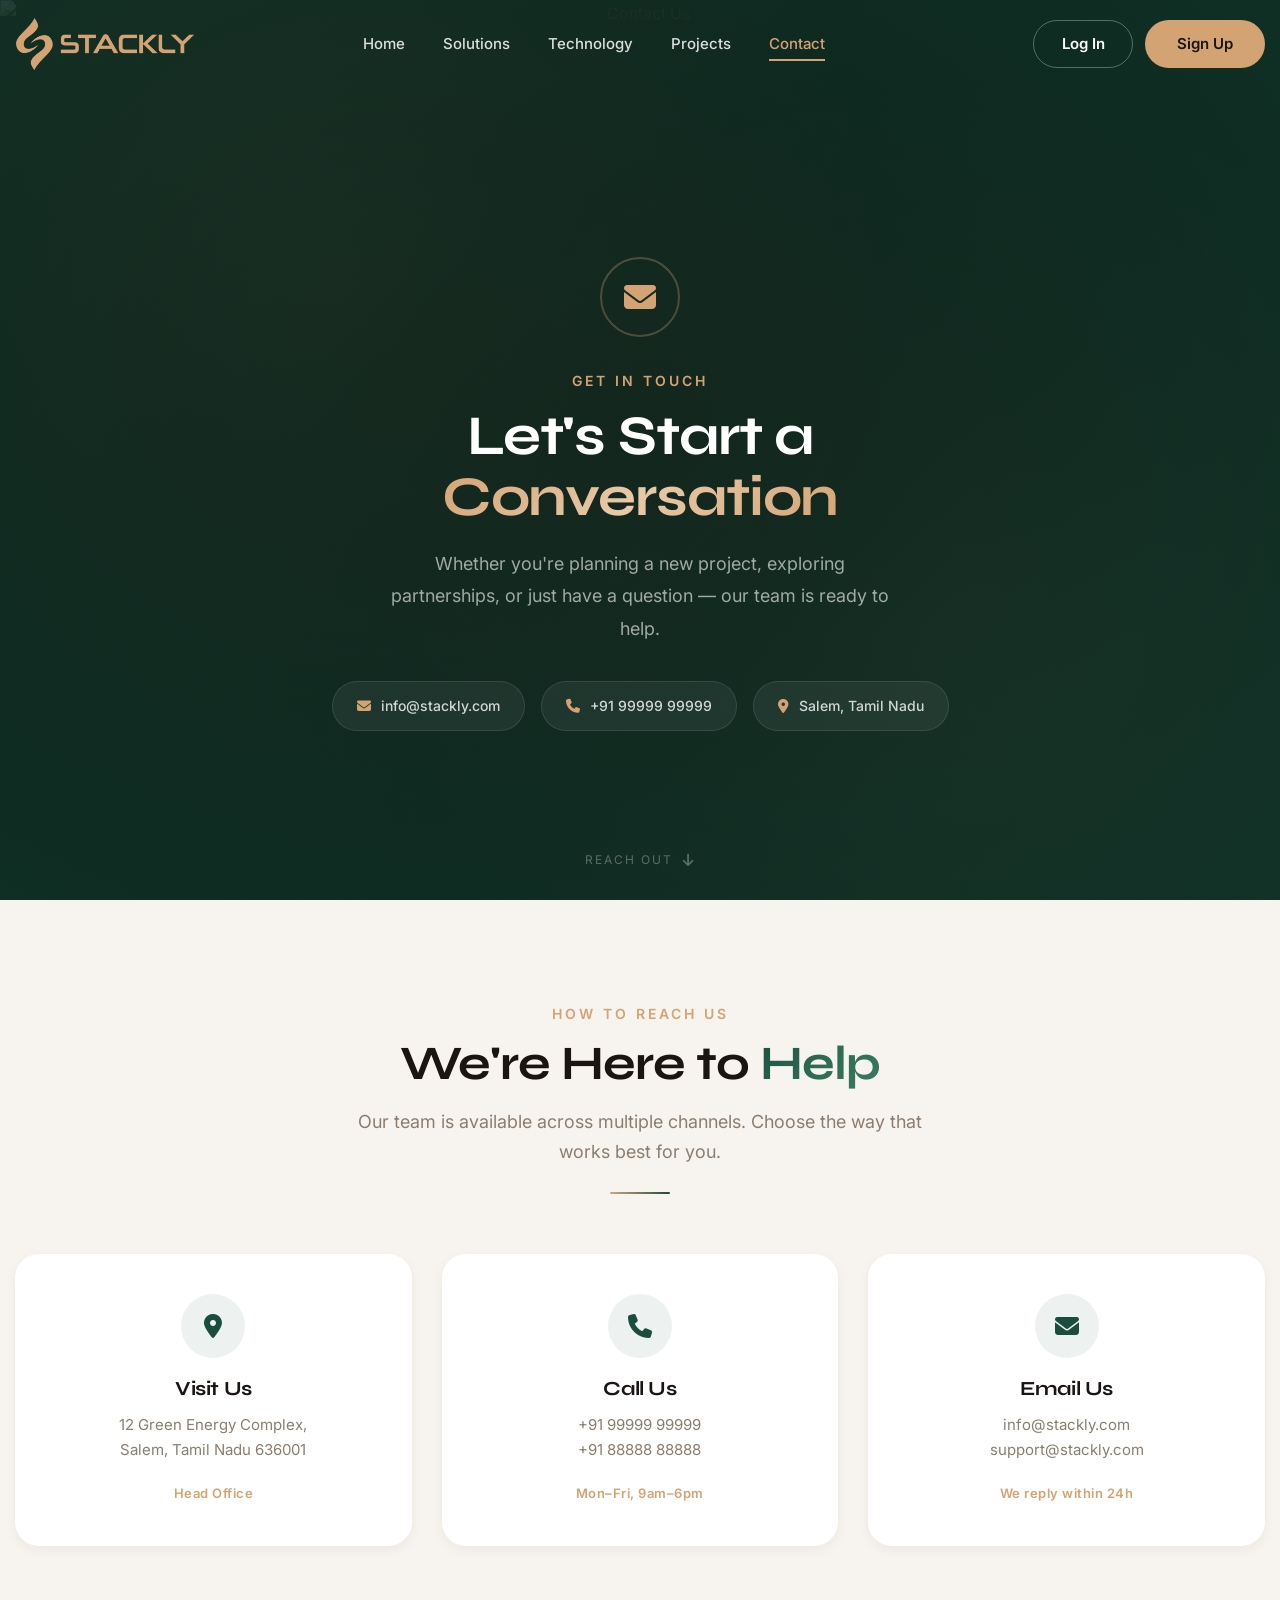
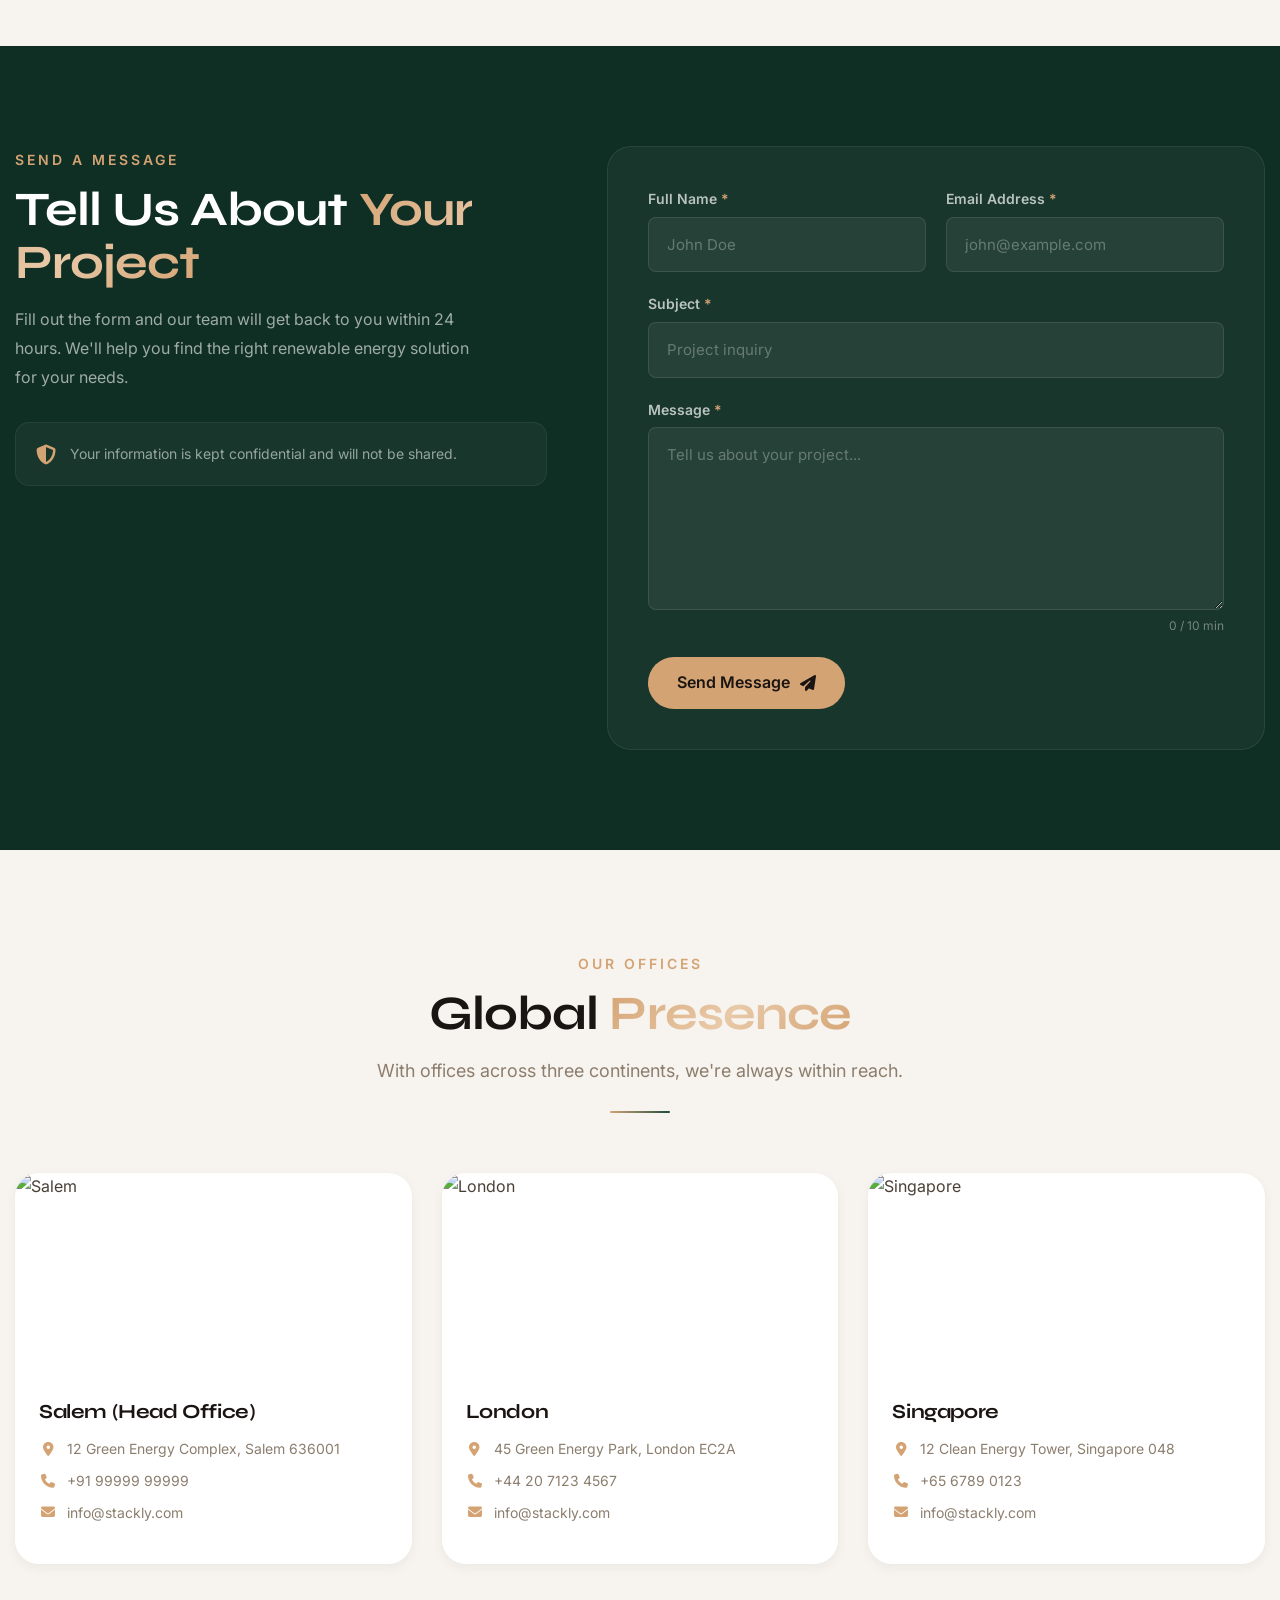
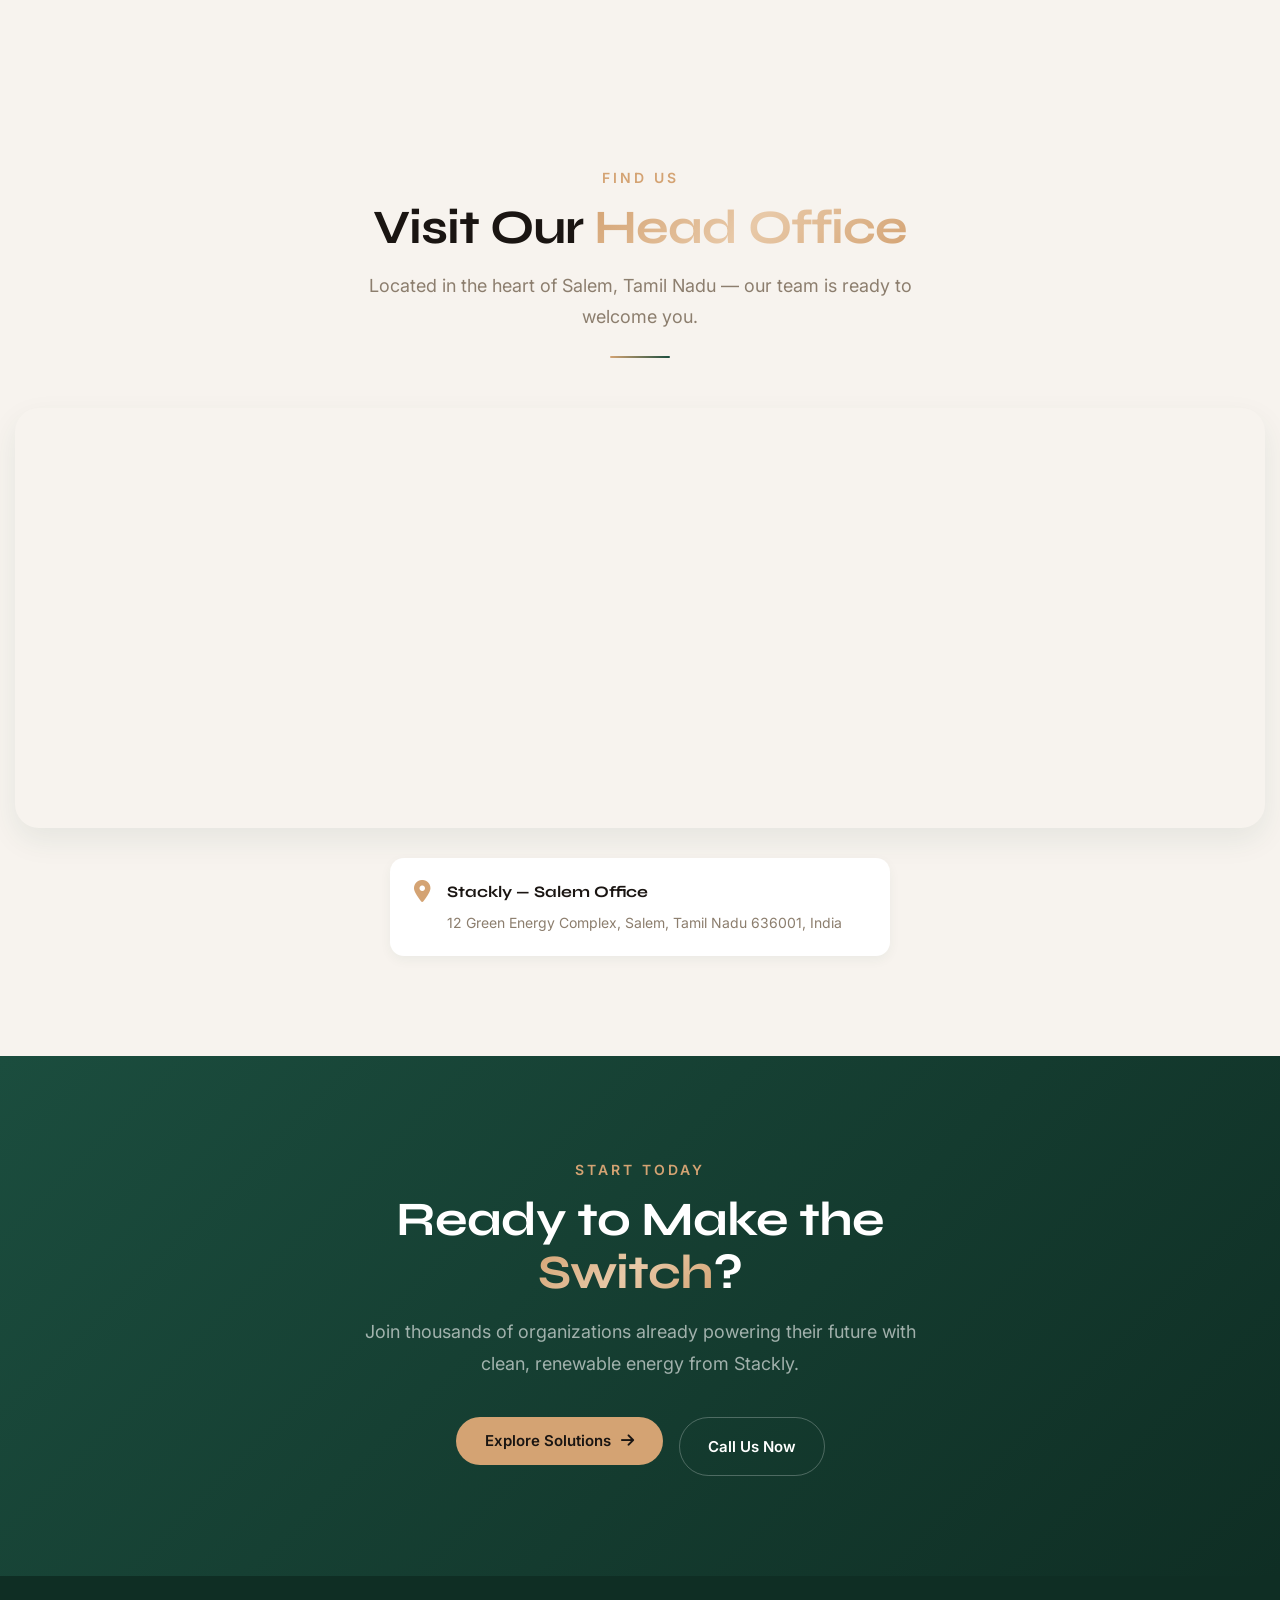
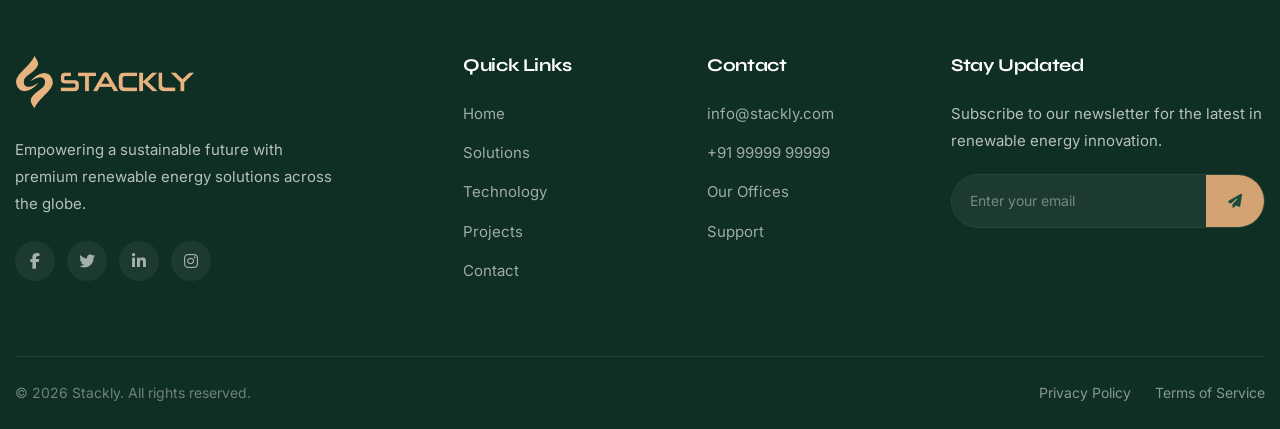
==== contact.html @ 80892338 "added subpages" ====
<!DOCTYPE html>
<html lang="en">

<head>
    <meta charset="UTF-8">
    <meta name="viewport" content="width=device-width, initial-scale=1.0">
    <title>Contact — Stackly Renewable Energy</title>
    <meta name="description" content="Get in touch with Stackly. Contact our team for renewable energy solutions, solar installations, wind projects, and clean energy consulting.">
    <link rel="icon" href="assets/images/favicon.png">
    <link rel="preconnect" href="https://fonts.googleapis.com">
    <link rel="preconnect" href="https://fonts.gstatic.com" crossorigin>
    <link href="https://fonts.googleapis.com/css2?family=Syne:wght@400;500;600;700;800&family=Inter:wght@300;400;500;600;700;800&display=swap" rel="stylesheet">
    <link rel="stylesheet" href="https://cdnjs.cloudflare.com/ajax/libs/font-awesome/6.5.0/css/all.min.css">
    <link rel="stylesheet" href="assets/css/style.css">
    <link rel="stylesheet" href="assets/css/header.css">
    <link rel="stylesheet" href="assets/css/contact.css">
</head>

<body>

    <div class="page-wrapper">

        <header class="header">
            <div class="container">
                <nav class="nav">
                    <a href="index.html" class="logo">
                        <img src="assets/logo-stackly.webp" alt="Stackly Logo">
                    </a>

                    <div class="nav__menu" id="nav-menu">
                        <div class="nav__header">
                            <a href="index.html" class="logo">
                                <img src="assets/logo-stackly.webp" alt="Stackly Logo">
                            </a>
                            <button type="button" class="nav__close" id="nav-close" aria-label="Close Menu">
                                <i class="fa-solid fa-xmark"></i>
                            </button>
                        </div>

                        <ul class="nav__list">
                            <li class="nav__item">
                                <a href="index.html" class="nav__link">Home</a>
                            </li>
                            <li class="nav__item">
                                <a href="solutions.html" class="nav__link">Solutions</a>
                            </li>
                            <li class="nav__item">
                                <a href="technology.html" class="nav__link">Technology</a>
                            </li>
                            <li class="nav__item">
                                <a href="projects.html" class="nav__link">Projects</a>
                            </li>
                            <li class="nav__item">
                                <a href="contact.html" class="nav__link active">Contact</a>
                            </li>
                        </ul>

                        <div class="mobile__actions">
                            <a href="login.html" class="login__btn">Log In</a>
                            <a href="signup.html" class="primary-btn">Sign Up</a>
                        </div>
                    </div>

                    <div class="desktop__actions">
                        <a href="login.html" class="login__btn">Log In</a>
                        <a href="signup.html" class="primary-btn">Sign Up</a>
                    </div>

                    <button type="button" class="nav__toggle" id="nav-toggle" aria-label="Open Menu" aria-expanded="false">
                        <span></span>
                        <span></span>
                        <span></span>
                    </button>
                </nav>
            </div>
        </header>

        <div class="nav__overlay" id="nav-overlay"></div>

        <main class="main-content">

            <!-- Section 1: Contact Hero — Reach Out -->
            <section class="contact-hero" id="contact-hero">
                <div class="contact-hero__bg">
                    <img src="https://source.unsplash.com/featured/1920x1080/?contact,office,modern,building" alt="Contact Us">
                </div>
                <div class="contact-hero__overlay"></div>
                <div class="contact-hero__pattern"></div>
                <div class="container">
                    <div class="contact-hero__inner">
                        <div class="contact-hero__icon">
                            <i class="fa-solid fa-envelope"></i>
                        </div>
                        <span class="section-subtitle">Get in Touch</span>
                        <h1 class="contact-hero__title">Let's Start a <span class="gradient-text">Conversation</span></h1>
                        <p class="contact-hero__desc">Whether you're planning a new project, exploring partnerships, or just have a question — our team is ready to help.</p>
                        <div class="contact-hero__pills">
                            <a href="mailto:info@stackly.com" class="contact-hero__pill">
                                <i class="fa-solid fa-envelope"></i>
                                info@stackly.com
                            </a>
                            <a href="tel:+919999999999" class="contact-hero__pill">
                                <i class="fa-solid fa-phone"></i>
                                +91 99999 99999
                            </a>
                            <span class="contact-hero__pill">
                                <i class="fa-solid fa-location-dot"></i>
                                Salem, Tamil Nadu
                            </span>
                        </div>
                    </div>
                </div>
                <div class="contact-hero__scroll">
                    <span>Reach out</span>
                    <i class="fa-solid fa-arrow-down"></i>
                </div>
            </section>

            <!-- Section 2: Contact Info — 3 Cards -->
            <section class="contact-info section-padding" id="contact-info">
                <div class="container">
                    <div class="contact-info__header reveal">
                        <span class="section-subtitle">How to Reach Us</span>
                        <h2 class="section-title">We're Here to <span class="gradient-text-green">Help</span></h2>
                        <p class="section-desc">Our team is available across multiple channels. Choose the way that works best for you.</p>
                        <div class="section-divider"></div>
                    </div>
                    <div class="contact-info__grid">
                        <div class="contact-info__card reveal reveal-delay-1">
                            <div class="contact-info__card-icon">
                                <i class="fa-solid fa-location-dot"></i>
                            </div>
                            <h3>Visit Us</h3>
                            <p>12 Green Energy Complex,<br>Salem, Tamil Nadu 636001</p>
                            <span class="contact-info__card-label">Head Office</span>
                        </div>
                        <div class="contact-info__card reveal reveal-delay-2">
                            <div class="contact-info__card-icon">
                                <i class="fa-solid fa-phone"></i>
                            </div>
                            <h3>Call Us</h3>
                            <p>+91 99999 99999<br>+91 88888 88888</p>
                            <span class="contact-info__card-label">Mon–Fri, 9am–6pm</span>
                        </div>
                        <div class="contact-info__card reveal reveal-delay-3">
                            <div class="contact-info__card-icon">
                                <i class="fa-solid fa-envelope"></i>
                            </div>
                            <h3>Email Us</h3>
                            <p>info@stackly.com<br>support@stackly.com</p>
                            <span class="contact-info__card-label">We reply within 24h</span>
                        </div>
                    </div>
                </div>
            </section>

            <!-- Section 3: Contact Form — Split Layout -->
            <section class="contact-form-section section-padding" id="contact-form-section">
                <div class="container">
                    <div class="contact-form-section__inner">
                        <div class="contact-form-section__text reveal">
                            <span class="section-subtitle">Send a Message</span>
                            <h2 class="section-title">Tell Us About <span class="gradient-text">Your Project</span></h2>
                            <p>Fill out the form and our team will get back to you within 24 hours. We'll help you find the right renewable energy solution for your needs.</p>
                            <div class="contact-form-section__guarantee">
                                <i class="fa-solid fa-shield-halved"></i>
                                <span>Your information is kept confidential and will not be shared.</span>
                            </div>
                        </div>
                        <div class="contact-form-section__form-wrap reveal reveal-delay-2">
                            <form class="contact-form" id="contact-form" novalidate>
                                <div class="contact-form__row">
                                    <div class="contact-form__group">
                                        <label for="form-name">Full Name <span>*</span></label>
                                        <input type="text" id="form-name" name="name" placeholder="John Doe" required>
                                        <span class="contact-form__error" id="name-error">Please enter your name.</span>
                                    </div>
                                    <div class="contact-form__group">
                                        <label for="form-email">Email Address <span>*</span></label>
                                        <input type="email" id="form-email" name="email" placeholder="john@example.com" required>
                                        <span class="contact-form__error" id="email-error">Please enter a valid email.</span>
                                    </div>
                                </div>
                                <div class="contact-form__group">
                                    <label for="form-subject">Subject <span>*</span></label>
                                    <input type="text" id="form-subject" name="subject" placeholder="Project inquiry" required>
                                    <span class="contact-form__error" id="subject-error">Please enter a subject.</span>
                                </div>
                                <div class="contact-form__group">
                                    <label for="form-message">Message <span>*</span></label>
                                    <textarea id="form-message" name="message" rows="6" placeholder="Tell us about your project..." required></textarea>
                                    <span class="contact-form__error" id="message-error">Message must be at least 10 characters.</span>
                                    <span class="contact-form__char-count" id="char-count">0 / 10 min</span>
                                </div>
                                <button type="submit" class="primary-btn contact-form__submit">
                                    <span>Send Message</span>
                                    <i class="fa-solid fa-paper-plane"></i>
                                </button>
                                <div class="contact-form__success" id="form-success">
                                    <i class="fa-solid fa-circle-check"></i>
                                    <div>
                                        <strong>Message Sent!</strong>
                                        <span>Thank you for reaching out. We'll get back to you within 24 hours.</span>
                                    </div>
                                </div>
                            </form>
                        </div>
                    </div>
                </div>
            </section>

            <!-- Section 4: Office Locations -->
            <section class="contact-locations section-padding" id="contact-locations">
                <div class="container">
                    <div class="contact-locations__header reveal">
                        <span class="section-subtitle">Our Offices</span>
                        <h2 class="section-title">Global <span class="gradient-text">Presence</span></h2>
                        <p class="section-desc">With offices across three continents, we're always within reach.</p>
                        <div class="section-divider"></div>
                    </div>
                    <div class="contact-locations__grid">
                        <div class="contact-locations__card reveal reveal-delay-1">
                            <div class="contact-locations__card-image">
                                <img src="https://source.unsplash.com/featured/600x400/?salem,tamilnadu,india" alt="Salem">
                            </div>
                            <div class="contact-locations__card-body">
                                <h3>Salem (Head Office)</h3>
                                <p><i class="fa-solid fa-location-dot"></i> 12 Green Energy Complex, Salem 636001</p>
                                <p><i class="fa-solid fa-phone"></i> +91 99999 99999</p>
                                <p><i class="fa-solid fa-envelope"></i> info@stackly.com</p>
                            </div>
                        </div>
                        <div class="contact-locations__card reveal reveal-delay-2">
                            <div class="contact-locations__card-image">
                                <img src="https://source.unsplash.com/featured/600x400/?london,modern,building" alt="London">
                            </div>
                            <div class="contact-locations__card-body">
                                <h3>London</h3>
                                <p><i class="fa-solid fa-location-dot"></i> 45 Green Energy Park, London EC2A</p>
                                <p><i class="fa-solid fa-phone"></i> +44 20 7123 4567</p>
                                <p><i class="fa-solid fa-envelope"></i> info@stackly.com</p>
                            </div>
                        </div>
                        <div class="contact-locations__card reveal reveal-delay-3">
                            <div class="contact-locations__card-image">
                                <img src="https://source.unsplash.com/featured/600x400/?singapore,modern,architecture" alt="Singapore">
                            </div>
                            <div class="contact-locations__card-body">
                                <h3>Singapore</h3>
                                <p><i class="fa-solid fa-location-dot"></i> 12 Clean Energy Tower, Singapore 048</p>
                                <p><i class="fa-solid fa-phone"></i> +65 6789 0123</p>
                                <p><i class="fa-solid fa-envelope"></i> info@stackly.com</p>
                            </div>
                        </div>
                    </div>
                </div>
            </section>

            <!-- Section 5: Map Section -->
            <section class="contact-map section-padding" id="contact-map">
                <div class="container">
                    <div class="contact-map__header reveal">
                        <span class="section-subtitle">Find Us</span>
                        <h2 class="section-title">Visit Our <span class="gradient-text">Head Office</span></h2>
                        <p class="section-desc">Located in the heart of Salem, Tamil Nadu — our team is ready to welcome you.</p>
                        <div class="section-divider"></div>
                    </div>
                    <div class="contact-map__embed reveal reveal-delay-1">
                        <iframe src="https://www.openstreetmap.org/export/embed.html?bbox=78.08%2C11.62%2C78.20%2C11.72&amp;layer=mapnik&amp;marker=11.6643%2C78.1460" allowfullscreen loading="lazy" referrerpolicy="no-referrer-when-downgrade"></iframe>
                    </div>
                    <div class="contact-map__address reveal reveal-delay-2">
                        <i class="fa-solid fa-location-dot"></i>
                        <div>
                            <strong>Stackly — Salem Office</strong>
                            <span>12 Green Energy Complex, Salem, Tamil Nadu 636001, India</span>
                        </div>
                    </div>
                </div>
            </section>

            <!-- Section 6: CTA -->
            <section class="contact-cta section-padding" id="contact-cta">
                <div class="container">
                    <div class="contact-cta__inner reveal">
                        <span class="section-subtitle">Start Today</span>
                        <h2 class="contact-cta__title">Ready to Make the <span class="gradient-text">Switch</span>?</h2>
                        <p class="contact-cta__desc">Join thousands of organizations already powering their future with clean, renewable energy from Stackly.</p>
                        <div class="contact-cta__actions">
                            <a href="solutions.html" class="primary-btn">Explore Solutions <i class="fa-solid fa-arrow-right"></i></a>
                            <a href="tel:+12345678900" class="secondary-btn">Call Us Now</a>
                        </div>
                    </div>
                </div>
            </section>

        </main>

        <footer class="footer section-padding" id="footer">
            <div class="container">
                <div class="footer__grid">
                    <div class="footer__brand">
                        <a href="index.html" class="logo">
                            <img src="assets/logo-stackly.webp" alt="Stackly Logo">
                        </a>
                        <p>Empowering a sustainable future with premium renewable energy solutions across the globe.</p>
                        <div class="footer__social">
                            <a href="#" aria-label="Facebook"><i class="fa-brands fa-facebook-f"></i></a>
                            <a href="#" aria-label="Twitter"><i class="fa-brands fa-twitter"></i></a>
                            <a href="#" aria-label="LinkedIn"><i class="fa-brands fa-linkedin-in"></i></a>
                            <a href="#" aria-label="Instagram"><i class="fa-brands fa-instagram"></i></a>
                        </div>
                    </div>
                    <div>
                        <h4 class="footer__heading">Quick Links</h4>
                        <ul class="footer__links">
                            <li><a href="index.html">Home</a></li>
                            <li><a href="solutions.html">Solutions</a></li>
                            <li><a href="technology.html">Technology</a></li>
                            <li><a href="projects.html">Projects</a></li>
                            <li><a href="contact.html">Contact</a></li>
                        </ul>
                    </div>
                    <div>
                        <h4 class="footer__heading">Contact</h4>
                        <ul class="footer__links">
                            <li><a href="mailto:info@stackly.com">info@stackly.com</a></li>
                            <li><a href="tel:+919999999999">+91 99999 99999</a></li>
                            <li><a href="contact.html#contact-locations">Our Offices</a></li>
                            <li><a href="contact.html">Support</a></li>
                        </ul>
                    </div>
                    <div class="footer__newsletter">
                        <h4 class="footer__heading">Stay Updated</h4>
                        <p>Subscribe to our newsletter for the latest in renewable energy innovation.</p>
                        <form class="footer__form">
                            <input type="email" placeholder="Enter your email" required>
                            <button type="submit"><i class="fa-solid fa-paper-plane"></i></button>
                        </form>
                    </div>
                </div>
                <div class="footer__bottom">
                    <span>&copy; 2026 Stackly. All rights reserved.</span>
                    <div>
                        <a href="#">Privacy Policy</a>
                        <a href="#">Terms of Service</a>
                    </div>
                </div>
            </div>
        </footer>

    </div>

    <script src="assets/js/header.js"></script>
    <script src="assets/js/counter.js"></script>
    <script>
        const form = document.getElementById("contact-form");
        const nameInput = document.getElementById("form-name");
        const emailInput = document.getElementById("form-email");
        const subjectInput = document.getElementById("form-subject");
        const messageInput = document.getElementById("form-message");
        const charCount = document.getElementById("char-count");
        const successMsg = document.getElementById("form-success");

        const fields = [
            { el: nameInput, error: "name-error" },
            { el: emailInput, error: "email-error" },
            { el: subjectInput, error: "subject-error" },
            { el: messageInput, error: "message-error" },
        ];

        function validateField(input, errorId) {
            const errorEl = document.getElementById(errorId);
            let valid = true;

            if (input === emailInput) {
                const re = /^[^\s@]+@[^\s@]+\.[^\s@]+$/;
                valid = input.value.trim() !== "" && re.test(input.value.trim());
            } else if (input === messageInput) {
                valid = input.value.trim().length >= 10;
            } else {
                valid = input.value.trim() !== "";
            }

            input.classList.toggle("error", !valid);
            input.classList.toggle("valid", valid && input.value.trim() !== "");
            errorEl.style.display = valid ? "none" : "block";
            return valid;
        }

        messageInput.addEventListener("input", () => {
            const len = messageInput.value.trim().length;
            charCount.textContent = len + " / 10 min";
            charCount.style.color = len >= 10 ? "var(--primary)" : "rgba(255,255,255,0.4)";
        });

        fields.forEach(({ el, error }) => {
            el.addEventListener("blur", () => validateField(el, error));
            el.addEventListener("input", () => {
                if (el.classList.contains("error")) validateField(el, error);
            });
        });

        form.addEventListener("submit", (e) => {
            e.preventDefault();
            let allValid = true;
            fields.forEach(({ el, error }) => {
                if (!validateField(el, error)) allValid = false;
            });
            if (!allValid) return;

            form.reset();
            charCount.textContent = "0 / 10 min";
            charCount.style.color = "rgba(255,255,255,0.4)";
            fields.forEach(({ el }) => { el.classList.remove("valid"); });

            successMsg.classList.add("show");
            setTimeout(() => successMsg.classList.remove("show"), 3500);
        });
    </script>

</body>

</html>
---- assets/css/style.css ----
:root {
    --primary: #1B4D3E;
    --primary-light: #2D6B55;
    --primary-dark: #0F2E24;
    --secondary: #3D7A63;
    --accent: #D4A373;
    --accent-light: #E8C9A8;
    --green: #22c55e;
    --cream: #F7F3EE;
    --cream-dark: #EBE3D8;
    --white: #FFFFFF;
    --black: #000000;
    --gray-50: #F9F6F2;
    --gray-100: #F0EBE4;
    --gray-200: #E0D7CC;
    --gray-300: #C4B8A8;
    --gray-500: #8C7E6E;
    --gray-700: #4A4036;
    --gray-900: #1A1512;
    --border-color: rgba(27, 77, 62, 0.08);
    --heading-font: 'Syne', sans-serif;
    --body-font: 'Inter', sans-serif;
    --container-width: 1320px;
    --section-space: 100px;
    --radius-sm: 8px;
    --radius-md: 14px;
    --radius-lg: 24px;
    --radius-xl: 32px;
    --shadow-sm: 0 4px 12px rgba(27,77,62,.05);
    --shadow-md: 0 12px 30px rgba(27,77,62,.08);
    --shadow-lg: 0 20px 60px rgba(27,77,62,.12);
    --transition: all .35s ease;
}

*,
*::before,
*::after {
    margin: 0;
    padding: 0;
    box-sizing: border-box;
}

html {
    scroll-behavior: smooth;
}

body {
    font-family: var(--body-font);
    font-size: 16px;
    font-weight: 400;
    line-height: 1.7;
    color: var(--gray-700);
    background: var(--cream);
    overflow-x: hidden;
}

img {
    display: block;
    max-width: 100%;
}

a {
    text-decoration: none;
    color: inherit;
    transition: var(--transition);
}

ul {
    list-style: none;
}

button,
input,
textarea,
select {
    font: inherit;
    border: none;
    outline: none;
}

button {
    cursor: pointer;
    background: transparent;
}

h1, h2, h3, h4, h5, h6 {
    font-family: var(--heading-font);
    color: var(--gray-900);
    line-height: 1.1;
    font-weight: 700;
    letter-spacing: -0.02em;
}

h1 { font-size: 72px; }
h2 { font-size: 56px; }
h3 { font-size: 42px; }
h4 { font-size: 32px; }
h5 { font-size: 24px; }
h6 { font-size: 20px; }

p { margin-bottom: 0; }
small { font-size: 14px; }

.container {
    width: 100%;
    max-width: calc(var(--container-width) + 30px);
    margin-inline: auto;
    padding-inline: 15px;
}

section {
    position: relative;
}

.section-padding {
    padding: var(--section-space) 0;
}

.page-wrapper {
    overflow: hidden;
}

.text-center {
    text-align: center;
}

.d-flex {
    display: flex;
}

.align-center {
    align-items: center;
}

.justify-between {
    justify-content: space-between;
}

.w-100 {
    width: 100%;
}

.section-subtitle {
    display: inline-block;
    font-size: 14px;
    font-weight: 600;
    letter-spacing: 3px;
    text-transform: uppercase;
    color: var(--accent);
    margin-bottom: 12px;
}

.section-title {
    font-size: 48px;
    margin-bottom: 16px;
}

.section-desc {
    font-size: 18px;
    color: var(--gray-500);
    max-width: 600px;
}

.primary-btn {
    display: inline-flex;
    align-items: center;
    justify-content: center;
    gap: 10px;
    min-width: 120px;
    height: 48px;
    padding: 0 28px;
    font-size: 15px;
    font-weight: 600;
    color: var(--white);
    background: var(--primary);
    border: 1px solid transparent;
    border-radius: 999px;
    transition: var(--transition);
}

.primary-btn:hover {
    background: var(--accent);
    color: var(--gray-900);
    transform: translateY(-2px);
    box-shadow: var(--shadow-md);
}

.secondary-btn {
    display: inline-flex;
    align-items: center;
    justify-content: center;
    gap: 10px;
    padding: 16px 28px;
    font-size: 15px;
    font-weight: 600;
    color: var(--primary);
    background: transparent;
    border: 1px solid var(--gray-300);
    border-radius: 999px;
    transition: var(--transition);
}

.secondary-btn:hover {
    color: var(--white);
    background: var(--primary);
    border-color: var(--primary);
    transform: translateY(-2px);
}

.text-btn {
    display: inline-flex;
    align-items: center;
    gap: 8px;
    font-size: 15px;
    font-weight: 600;
    color: var(--primary);
    transition: var(--transition);
}

.text-btn:hover {
    color: var(--accent);
}

.text-btn i {
    transition: var(--transition);
}

.text-btn:hover i {
    transform: translateX(4px);
}

::-webkit-scrollbar {
    width: 8px;
}

::-webkit-scrollbar-track {
    background: var(--cream-dark);
}

::-webkit-scrollbar-thumb {
    background: var(--primary);
    border-radius: 50px;
}

::selection {
    background: var(--primary);
    color: var(--white);
}

.reveal {
    opacity: 0;
    transform: translateY(40px);
    transition: opacity 0.8s ease, transform 0.8s ease;
}

.reveal.active {
    opacity: 1;
    transform: translateY(0);
}

.reveal-delay-1 { transition-delay: 0.1s; }
.reveal-delay-2 { transition-delay: 0.2s; }
.reveal-delay-3 { transition-delay: 0.3s; }
.reveal-delay-4 { transition-delay: 0.4s; }
.reveal-delay-5 { transition-delay: 0.5s; }

.hero {
    min-height: 100vh;
    background: linear-gradient(135deg, var(--primary-dark) 0%, var(--primary) 50%, var(--primary-light) 100%);
    position: relative;
    padding-top: 88px;
}

.hero__inner {
    display: flex;
    align-items: center;
    gap: 80px;
    min-height: calc(100vh - 88px);
    padding: 60px 0;
    position: relative;
    z-index: 2;
}

.hero__content {
    flex: 1;
    max-width: 560px;
}

.hero__dashboard {
    flex-shrink: 0;
    display: grid;
    grid-template-columns: 1fr 1fr;
    gap: 20px;
    max-width: 560px;
    width: 100%;
    position: relative;
    z-index: 2;
}

.hero__badge {
    display: inline-flex;
    align-items: center;
    gap: 8px;
    font-size: 13px;
    font-weight: 600;
    letter-spacing: 2px;
    text-transform: uppercase;
    color: var(--accent);
    background: rgba(212,163,115,0.12);
    border: 1px solid rgba(212,163,115,0.2);
    padding: 8px 22px;
    border-radius: 50px;
    margin-bottom: 28px;
}

.hero__badge::before {
    content: '';
    width: 8px;
    height: 8px;
    background: var(--accent);
    border-radius: 50%;
    animation: blink 2s ease-in-out infinite;
}

@keyframes blink {
    0%, 100% { opacity: 1; }
    50% { opacity: 0.3; }
}

.hero__title {
    font-size: 60px;
    color: var(--white);
    margin-bottom: 24px;
    line-height: 1.08;
}

.hero__title span {
    color: var(--accent);
}

.hero__desc {
    font-size: 18px;
    color: rgba(255,255,255,0.75);
    max-width: 520px;
    margin-bottom: 40px;
    line-height: 1.8;
}

.hero__actions {
    display: flex;
    align-items: center;
    gap: 16px;
    flex-wrap: wrap;
}

.hero__actions .primary-btn {
    background: var(--accent);
    color: var(--gray-900);
}

.hero__actions .primary-btn:hover {
    background: var(--white);
}

.hero__actions .secondary-btn {
    color: var(--white);
    border-color: rgba(255,255,255,0.3);
}

.hero__actions .secondary-btn:hover {
    background: var(--white);
    color: var(--primary);
    border-color: var(--white);
}

.hero__stats {
    display: flex;
    gap: 48px;
    padding: 24px 0;
    justify-content: center;
    border-top: 1px solid rgba(255,255,255,0.08);
    position: relative;
    z-index: 2;
}

.hero__stat {
    display: flex;
    flex-direction: column;
    gap: 4px;
    align-items: center;
}

.hero__stat-number {
    font-family: var(--heading-font);
    font-size: 32px;
    font-weight: 700;
    color: var(--accent);
    line-height: 1.2;
}

.hero__stat-label {
    font-size: 13px;
    color: rgba(255,255,255,0.6);
    letter-spacing: 0.5px;
}

/* ============================
   DASHBOARD CARDS
   ============================ */
.dash-card {
    background: rgba(255,255,255,0.03);
    border: 1px solid rgba(255,255,255,0.06);
    border-radius: 18px;
    padding: 26px 22px;
    display: flex;
    flex-direction: column;
    gap: 16px;
    position: relative;
    overflow: hidden;
    backdrop-filter: blur(4px);
    transition: transform 0.3s ease, box-shadow 0.3s ease;
}

.dash-card:hover {
    transform: translateY(-4px);
    box-shadow: 0 12px 32px rgba(0,0,0,0.3);
}

.dash-card::after {
    content: '';
    position: absolute;
    top: 0;
    left: 0;
    right: 0;
    height: 2px;
    background: linear-gradient(90deg, var(--accent), var(--green));
    opacity: 0.5;
}

.dash-card__header {
    display: flex;
    justify-content: space-between;
    align-items: center;
}

.dash-card__label {
    font-size: 12px;
    font-weight: 500;
    color: rgba(255,255,255,0.5);
    letter-spacing: 0.7px;
    text-transform: uppercase;
}

.dash-card__value {
    font-family: var(--heading-font);
    font-size: 24px;
    font-weight: 700;
    color: var(--white);
    line-height: 1;
}

.dash-card__value small {
    font-size: 13px;
    font-weight: 500;
    color: rgba(255,255,255,0.5);
}

/* Gauge card */
.dash-gauge {
    display: flex;
    justify-content: center;
    align-items: center;
    padding: 4px 0;
}

.dash-gauge__arc {
    width: 130px;
    height: 65px;
    border-radius: 130px 130px 0 0;
    background: conic-gradient(from 180deg at 50% 100%, var(--accent) 0deg 282deg, rgba(255,255,255,0.06) 282deg 360deg);
    position: relative;
    overflow: hidden;
}

.dash-gauge__inner {
    position: absolute;
    bottom: 0;
    left: 50%;
    transform: translateX(-50%);
    width: 100px;
    height: 50px;
    border-radius: 100px 100px 0 0;
    background: var(--primary-dark);
}

.dash-gauge__needle {
    position: absolute;
    bottom: 0;
    left: 50%;
    width: 2px;
    height: 40px;
    background: var(--accent);
    transform-origin: bottom center;
    transform: translateX(-50%) rotate(36deg);
    border-radius: 2px;
    animation: gaugeSweep 3s ease-in-out infinite alternate;
}

@keyframes gaugeSweep {
    0% { transform: translateX(-50%) rotate(12deg); }
    100% { transform: translateX(-50%) rotate(60deg); }
}

/* Energy (bar chart) card */
.dash-chart {
    display: flex;
    align-items: flex-end;
    gap: 6px;
    height: 64px;
    padding: 0 6px;
}

.dash-chart span {
    flex: 1;
    border-radius: 3px 3px 0 0;
    background: linear-gradient(to top, rgba(212,163,115,0.4), var(--accent));
    min-height: 6px;
    transition: height 0.6s ease;
    animation: barGrow 1s ease-out forwards;
    transform-origin: bottom;
}

@keyframes barGrow {
    0% { transform: scaleY(0); }
    100% { transform: scaleY(1); }
}

.dash-card__trend {
    font-size: 12px;
    color: var(--green);
    font-weight: 500;
}

/* Uptime ring card */
.dash-ring {
    display: flex;
    justify-content: center;
    align-items: center;
    padding: 4px 0;
}

.dash-ring__svg {
    width: 100px;
    height: 100px;
    display: block;
}

/* CO2 trend card */
.dash-trend {
    display: flex;
    justify-content: center;
    align-items: center;
    padding: 8px 0 4px;
}

.dash-trend__svg {
    width: 100%;
    max-width: 150px;
    height: 52px;
    display: block;
}

.about {
    background: var(--cream);
    position: relative;
    overflow: hidden;
}

.about::before {
    content: '';
    position: absolute;
    top: -50%;
    right: -20%;
    width: 600px;
    height: 600px;
    background: radial-gradient(circle, rgba(212,163,115,0.08), transparent 70%);
    pointer-events: none;
}

.about__inner {
    display: grid;
    grid-template-columns: 1fr 1fr;
    gap: 80px;
    align-items: center;
}

.about__media {
    position: relative;
    min-height: 500px;
}

.about__image-frame {
    position: relative;
    border-radius: 24px;
    overflow: hidden;
}

.about__image-frame--main {
    width: 85%;
    box-shadow: 0 30px 60px rgba(0,0,0,0.15);
    z-index: 2;
    position: relative;
}

.about__image-frame--alt {
    position: absolute;
    bottom: 0;
    right: 0;
    width: 55%;
    z-index: 3;
    border: 4px solid var(--cream);
    border-radius: 20px;
    box-shadow: 0 20px 40px rgba(0,0,0,0.1);
}

.about__image-frame--alt .about__img {
    height: 260px;
}

.about__img {
    width: 100%;
    height: 550px;
    object-fit: cover;
    display: block;
    transition: transform 0.6s ease;
}

.about__image-frame:hover .about__img {
    transform: scale(1.04);
}

.about__img--alt {
    height: 260px;
}

.about__img-glow {
    position: absolute;
    inset: -6px;
    border-radius: 28px;
    background: linear-gradient(135deg, var(--accent), transparent);
    z-index: -1;
    opacity: 0.25;
    filter: blur(12px);
}

.about__decor-icon {
    position: absolute;
    top: -10px;
    left: -10px;
    width: 56px;
    height: 56px;
    background: linear-gradient(135deg, var(--accent), var(--green));
    border-radius: 16px;
    display: flex;
    align-items: center;
    justify-content: center;
    font-size: 24px;
    color: var(--white);
    z-index: 5;
    box-shadow: 0 8px 24px rgba(212,163,115,0.3);
    animation: decorFloat 4s ease-in-out infinite;
}

@keyframes decorFloat {
    0%, 100% { transform: translateY(0) rotate(0deg); }
    50% { transform: translateY(-8px) rotate(6deg); }
}

.about__badge {
    position: absolute;
    bottom: 24px;
    left: 24px;
    background: rgba(15,23,42,0.92);
    backdrop-filter: blur(12px);
    color: var(--white);
    padding: 20px 28px;
    border-radius: 16px;
    text-align: center;
    border: 1px solid rgba(255,255,255,0.08);
    z-index: 4;
}

.about__badge-number {
    font-family: var(--heading-font);
    font-size: 40px;
    font-weight: 700;
    color: var(--accent);
    display: block;
    line-height: 1;
    margin-bottom: 4px;
}

.about__badge-label {
    font-size: 13px;
    opacity: 0.75;
    letter-spacing: 0.5px;
}

.about__content-card {
    background: var(--white);
    border-radius: 24px;
    padding: 40px 36px;
    border: 1px solid var(--gray-200);
    box-shadow: 0 20px 50px rgba(27,77,62,0.06);
    position: relative;
}

.about__content-card::before {
    content: '';
    position: absolute;
    top: 0;
    left: 0;
    right: 0;
    height: 3px;
    background: linear-gradient(90deg, var(--accent), var(--green));
    border-radius: 24px 24px 0 0;
}

.about__content-card h2 {
    margin-bottom: 20px;
}

.about__content-card > p {
    color: var(--gray-500);
    margin-bottom: 32px;
    font-size: 16px;
    line-height: 1.7;
}

.about__stats {
    display: flex;
    gap: 40px;
    margin-bottom: 32px;
    padding: 24px 0;
    border-top: 1px solid rgba(0,0,0,0.06);
    border-bottom: 1px solid rgba(0,0,0,0.06);
}

.about__stat-value {
    font-family: var(--heading-font);
    font-size: 28px;
    font-weight: 700;
    color: var(--primary);
    display: block;
    line-height: 1.2;
}

.about__stat-label {
    font-size: 13px;
    color: var(--gray-500);
    margin-top: 2px;
    display: block;
}

.about__features {
    display: grid;
    grid-template-columns: 1fr 1fr;
    gap: 14px;
}

.about__feature {
    display: flex;
    align-items: center;
    gap: 10px;
    font-size: 15px;
    font-weight: 500;
    color: var(--gray-900);
}

.about__feature i {
    color: var(--accent);
    font-size: 16px;
    flex-shrink: 0;
}

.stats {
    background: linear-gradient(135deg, var(--primary-dark), var(--primary), var(--primary-light));
    position: relative;
    overflow: hidden;
}

.stats__bg {
    position: absolute;
    inset: 0;
    width: 100%;
    height: 100%;
    object-fit: cover;
    opacity: 0.06;
    pointer-events: none;
}

.stats__grid {
    display: grid;
    grid-template-columns: repeat(4, 1fr);
    gap: 40px;
    position: relative;
    z-index: 1;
}

.stats__item {
    text-align: center;
    padding: 40px 20px;
    border-right: 1px solid rgba(255,255,255,0.1);
    transition: transform 0.3s ease;
}

.stats__item:last-child {
    border-right: none;
}

.stats__item:hover {
    transform: translateY(-4px);
}

.stats__icon {
    width: 56px;
    height: 56px;
    background: rgba(212,163,115,0.12);
    border: 1px solid rgba(212,163,115,0.2);
    border-radius: 16px;
    display: flex;
    align-items: center;
    justify-content: center;
    font-size: 22px;
    color: var(--accent);
    margin: 0 auto 16px;
    transition: all 0.3s ease;
}

.stats__item:hover .stats__icon {
    background: var(--accent);
    color: var(--primary);
    transform: scale(1.1);
}

.stats__number {
    font-family: var(--heading-font);
    font-size: 56px;
    font-weight: 700;
    color: var(--accent);
    display: block;
    margin-bottom: 8px;
}

.stats__label {
    font-size: 16px;
    color: rgba(255,255,255,0.8);
    font-weight: 500;
}

.services {
    background: var(--cream);
}

.services__header {
    text-align: center;
    margin-bottom: 60px;
}

.services__header .section-desc {
    margin: 0 auto;
}

.services__grid {
    display: grid;
    grid-template-columns: repeat(3, 1fr);
    gap: 30px;
}

.service__card {
    background: var(--white);
    border-radius: var(--radius-lg);
    overflow: hidden;
    border: 1px solid var(--gray-200);
    transition: var(--transition);
}

.service__card:hover {
    transform: translateY(-8px);
    box-shadow: 0 24px 60px rgba(27,77,62,0.12);
    border-color: transparent;
}

.service__card-img {
    position: relative;
    height: 200px;
    overflow: hidden;
}

.service__card-img img {
    width: 100%;
    height: 100%;
    object-fit: cover;
    transition: transform 0.6s ease;
}

.service__card:hover .service__card-img img {
    transform: scale(1.08);
}

.service__card-img::after {
    content: '';
    position: absolute;
    inset: 0;
    background: linear-gradient(to bottom, transparent 50%, rgba(15,46,36,0.6));
    pointer-events: none;
}

.service__card .service__icon {
    position: absolute;
    bottom: 16px;
    left: 20px;
    width: 48px;
    height: 48px;
    background: linear-gradient(135deg, var(--accent), var(--green));
    border-radius: 14px;
    display: flex;
    align-items: center;
    justify-content: center;
    font-size: 20px;
    color: var(--white);
    z-index: 2;
    box-shadow: 0 8px 20px rgba(212,163,115,0.25);
    transition: transform 0.3s ease;
}

.service__card:hover .service__icon {
    transform: scale(1.1) rotate(6deg);
}

.service__card-body {
    padding: 24px 24px 28px;
}

.service__card-body h3 {
    font-size: 22px;
    margin-bottom: 12px;
}

.service__card-body p {
    color: var(--gray-500);
    margin-bottom: 20px;
    font-size: 15px;
    line-height: 1.7;
}

.projects {
    background: var(--white);
}

.projects__header {
    display: flex;
    align-items: flex-end;
    justify-content: space-between;
    margin-bottom: 50px;
}

.projects__grid {
    display: grid;
    grid-template-columns: repeat(2, 1fr);
    gap: 30px;
}

.project__card {
    border-radius: var(--radius-lg);
    overflow: hidden;
    position: relative;
    cursor: pointer;
    box-shadow: var(--shadow-sm);
    transition: var(--transition);
}

.project__card img {
    width: 100%;
    height: 400px;
    object-fit: cover;
    transition: var(--transition);
}

.project__card:hover img {
    transform: scale(1.05);
}

.project__info {
    position: absolute;
    bottom: 0;
    left: 0;
    right: 0;
    padding: 30px;
    background: linear-gradient(transparent, rgba(15,46,36,0.95));
    color: var(--white);
    transition: var(--transition);
}

.project__info span {
    font-size: 13px;
    font-weight: 600;
    letter-spacing: 2px;
    text-transform: uppercase;
    color: var(--accent);
    margin-bottom: 8px;
    display: block;
}

.project__info h3 {
    font-size: 22px;
    color: var(--white);
    margin-bottom: 6px;
}

.project__info p {
    font-size: 14px;
    opacity: 0.8;
}

.project__card:nth-child(1) { grid-column: 1 / 2; }
.project__card:nth-child(2) { grid-column: 2 / 3; }
.project__card:nth-child(3) { grid-column: 1 / 2; }
.project__card:nth-child(4) { grid-column: 2 / 3; }

.project__img {
    width: 100%;
    height: 400px;
    object-fit: cover;
    transition: transform 0.6s ease;
}

.project__card:hover .project__img {
    transform: scale(1.06);
}

.features {
    background: var(--cream);
}

.features__grid {
    display: grid;
    grid-template-columns: repeat(4, 1fr);
    gap: 24px;
}

.features__item {
    border-radius: var(--radius-lg);
    overflow: hidden;
    position: relative;
    min-height: 320px;
    transition: var(--transition);
}

.features__item:hover {
    transform: translateY(-6px);
    box-shadow: 0 20px 50px rgba(27,77,62,0.12);
}

.features__item-bg {
    position: absolute;
    inset: 0;
    z-index: 1;
}

.features__item-bg img {
    width: 100%;
    height: 100%;
    object-fit: cover;
    transition: transform 0.6s ease;
}

.features__item:hover .features__item-bg img {
    transform: scale(1.06);
}

.features__item-bg::after {
    content: '';
    position: absolute;
    inset: 0;
    background: linear-gradient(to top, rgba(15,46,36,0.85) 0%, rgba(15,46,36,0.3) 60%, rgba(15,46,36,0.1) 100%);
    pointer-events: none;
}

.features__item-content {
    position: relative;
    z-index: 2;
    padding: 40px 24px;
    display: flex;
    flex-direction: column;
    align-items: center;
    justify-content: flex-end;
    min-height: 320px;
    text-align: center;
}

.features__item-icon {
    width: 64px;
    height: 64px;
    background: rgba(212,163,115,0.15);
    border: 1px solid rgba(212,163,115,0.25);
    border-radius: 50%;
    display: flex;
    align-items: center;
    justify-content: center;
    font-size: 24px;
    color: var(--accent);
    margin-bottom: 16px;
    backdrop-filter: blur(4px);
    transition: all 0.3s ease;
}

.features__item:hover .features__item-icon {
    background: var(--accent);
    color: var(--white);
    transform: scale(1.1);
}

.features__item-content h4 {
    font-size: 20px;
    color: var(--white);
    margin-bottom: 10px;
}

.features__item-content p {
    font-size: 14px;
    color: rgba(255,255,255,0.75);
    line-height: 1.7;
    max-width: 260px;
}

.testimonials {
    background: var(--primary);
    overflow: hidden;
}

.testimonials .section-subtitle {
    color: var(--accent-light);
}

.testimonials .section-title {
    color: var(--white);
}

.testimonial__card {
    background: rgba(255,255,255,0.06);
    border: 1px solid rgba(255,255,255,0.1);
    border-radius: var(--radius-lg);
    padding: 40px 30px;
    backdrop-filter: blur(10px);
}

.testimonial__stars {
    color: var(--accent);
    margin-bottom: 16px;
    font-size: 14px;
}

.testimonial__text {
    font-size: 16px;
    color: rgba(255,255,255,0.85);
    line-height: 1.8;
    margin-bottom: 24px;
    font-style: italic;
}

.testimonial__author {
    display: flex;
    align-items: center;
    gap: 14px;
}

.testimonial__avatar {
    width: 48px;
    height: 48px;
    border-radius: 50%;
    object-fit: cover;
    flex-shrink: 0;
    border: 2px solid rgba(212,163,115,0.3);
}

.testimonial__name {
    font-weight: 600;
    color: var(--white);
    font-size: 16px;
}

.testimonial__role {
    font-size: 13px;
    color: rgba(255,255,255,0.6);
}

.partners {
    background: var(--white);
}

.partners__track {
    overflow: hidden;
    mask-image: linear-gradient(90deg, transparent 0%, #000 8%, #000 92%, transparent 100%);
    -webkit-mask-image: linear-gradient(90deg, transparent 0%, #000 8%, #000 92%, transparent 100%);
}

.partners__grid {
    display: flex;
    gap: 40px;
    align-items: center;
    width: max-content;
    animation: marqueePartners 30s linear infinite;
    padding: 10px 0;
}

.partners__track:hover .partners__grid {
    animation-play-state: paused;
}

@keyframes marqueePartners {
    0% { transform: translateX(0); }
    100% { transform: translateX(-50%); }
}

.partners__grid .partners__item {
    width: 180px;
    flex-shrink: 0;
}

.partners__item {
    display: flex;
    align-items: center;
    justify-content: center;
    padding: 30px;
    opacity: 0.5;
    transition: var(--transition);
    filter: grayscale(1);
}

.partners__item:hover {
    opacity: 1;
    filter: grayscale(0);
}

.partners__item img {
    max-height: 50px;
    width: auto;
}

.partner__placeholder {
    font-family: var(--heading-font);
    font-size: 20px;
    font-weight: 700;
    color: var(--gray-900);
    letter-spacing: 3px;
    text-align: center;
    display: block;
}

.partner__logo {
    display: flex;
    flex-direction: column;
    align-items: center;
    gap: 6px;
    padding: 20px 24px;
    background: var(--cream);
    border-radius: 12px;
    border: 1px solid var(--gray-200);
    transition: all 0.3s ease;
}

.partners__item:hover .partner__logo {
    background: var(--white);
    border-color: var(--accent);
    box-shadow: 0 8px 24px rgba(212,163,115,0.15);
    transform: scale(1.05);
}

.partner__tag {
    font-size: 10px;
    font-weight: 600;
    text-transform: uppercase;
    letter-spacing: 1.5px;
    color: var(--gray-500);
    background: var(--white);
    padding: 2px 10px;
    border-radius: 20px;
    border: 1px solid var(--gray-200);
}

.cta {
    background: linear-gradient(135deg, var(--primary-dark) 0%, var(--primary) 50%, var(--primary-light) 100%);
    text-align: center;
    padding: 100px 0;
    position: relative;
    overflow: hidden;
}

.cta__bg {
    position: absolute;
    inset: 0;
    width: 100%;
    height: 100%;
    object-fit: cover;
    opacity: 0.08;
    pointer-events: none;
}

.cta__overlay {
    position: absolute;
    inset: 0;
    background: linear-gradient(135deg, rgba(15,46,36,0.7) 0%, rgba(27,77,62,0.5) 100%);
    pointer-events: none;
}

.cta__title {
    font-size: 48px;
    color: var(--white);
    margin-bottom: 16px;
    position: relative;
    z-index: 1;
}

.cta__desc {
    font-size: 18px;
    color: rgba(255,255,255,0.8);
    max-width: 550px;
    margin: 0 auto 40px;
}

.cta__actions {
    display: flex;
    align-items: center;
    justify-content: center;
    gap: 16px;
    flex-wrap: wrap;
}

.cta__actions .primary-btn {
    background: var(--accent);
    color: var(--gray-900);
}

.cta__actions .primary-btn:hover {
    background: var(--white);
}

.cta__actions .secondary-btn {
    color: var(--white);
    border-color: rgba(255,255,255,0.3);
}

.cta__actions .secondary-btn:hover {
    background: var(--white);
    color: var(--primary);
    border-color: var(--white);
}

.footer,
.site-footer {
    background: var(--primary-dark);
    color: rgba(255,255,255,0.7);
    padding: 80px 0 0;
}

.footer__grid {
    display: grid;
    grid-template-columns: 2fr 1fr 1fr 1.5fr;
    gap: 40px;
    padding-bottom: 60px;
    border-bottom: 1px solid rgba(255,255,255,0.08);
}

.footer__brand .logo {
    margin-bottom: 20px;
    display: inline-block;
}

.footer__brand p {
    font-size: 15px;
    line-height: 1.8;
    max-width: 320px;
}

.footer__social {
    display: flex;
    gap: 12px;
    margin-top: 24px;
}

.footer__social a {
    width: 40px;
    height: 40px;
    border-radius: 50%;
    background: rgba(255,255,255,0.06);
    display: flex;
    align-items: center;
    justify-content: center;
    color: rgba(255,255,255,0.6);
    transition: var(--transition);
}

.footer__social a:hover {
    background: var(--accent);
    color: var(--primary);
}

.footer__heading {
    font-family: var(--heading-font);
    font-size: 18px;
    font-weight: 700;
    color: var(--white);
    margin-bottom: 24px;
}

.footer__links li {
    margin-bottom: 12px;
}

.footer__links a {
    font-size: 15px;
    color: rgba(255,255,255,0.6);
    transition: var(--transition);
}

.footer__links a:hover {
    color: var(--accent);
    padding-left: 4px;
}

.footer__newsletter p {
    font-size: 15px;
    margin-bottom: 20px;
    line-height: 1.8;
}

.footer__form {
    display: flex;
    gap: 0;
    border-radius: 50px;
    overflow: hidden;
    border: 1px solid rgba(255,255,255,0.1);
}

.footer__form input {
    flex: 1;
    padding: 14px 18px;
    background: rgba(255,255,255,0.06);
    color: var(--white);
    font-size: 14px;
}

.footer__form input::placeholder {
    color: rgba(255,255,255,0.4);
}

.footer__form button {
    padding: 14px 22px;
    background: var(--accent);
    color: var(--primary);
    font-weight: 600;
    font-size: 14px;
    transition: var(--transition);
}

.footer__form button:hover {
    background: var(--white);
}

.footer__bottom {
    display: flex;
    align-items: center;
    justify-content: space-between;
    padding: 24px 0;
    font-size: 14px;
    color: rgba(255,255,255,0.4);
}

.footer__bottom a {
    color: rgba(255,255,255,0.5);
    margin-left: 20px;
}

.footer__bottom a:hover {
    color: var(--accent);
}

/* ============================
   PROCESS TIMELINE
   ============================ */
.process {
    background: var(--cream);
    position: relative;
    overflow: hidden;
}

.process::before {
    content: '';
    position: absolute;
    top: -30%;
    left: -10%;
    width: 500px;
    height: 500px;
    background: radial-gradient(circle, rgba(212,163,115,0.08), transparent 70%);
    pointer-events: none;
}

.process__header {
    text-align: center;
    margin-bottom: 60px;
}

.process__header .section-desc {
    margin: 0 auto;
}

.process__grid {
    display: grid;
    grid-template-columns: repeat(3, 1fr);
    gap: 40px;
    position: relative;
}

.process__grid::before {
    content: '';
    position: absolute;
    top: 60px;
    left: calc(16.67% + 20px);
    right: calc(16.67% + 20px);
    height: 2px;
    background: linear-gradient(90deg, var(--accent), var(--primary), var(--accent));
    opacity: 0.3;
}

.process__item {
    text-align: center;
    position: relative;
}

.process__step {
    width: 60px;
    height: 60px;
    background: linear-gradient(135deg, var(--primary), var(--primary-light));
    border-radius: 50%;
    display: flex;
    align-items: center;
    justify-content: center;
    font-family: var(--heading-font);
    font-size: 22px;
    font-weight: 700;
    color: var(--accent);
    margin: 0 auto 24px;
    position: relative;
    z-index: 2;
    box-shadow: 0 0 0 4px var(--cream), 0 0 0 6px rgba(212,163,115,0.2);
    transition: var(--transition);
}

.process__item:hover .process__step {
    transform: scale(1.1);
    box-shadow: 0 0 0 4px var(--cream), 0 0 0 8px rgba(212,163,115,0.3);
}

.process__item h3 {
    font-size: 20px;
    margin-bottom: 10px;
}

.process__item p {
    font-size: 15px;
    color: var(--gray-500);
    line-height: 1.7;
    max-width: 300px;
    margin: 0 auto;
}

.process__item-img {
    width: 100%;
    border-radius: 16px;
    margin-bottom: 20px;
    height: 180px;
    object-fit: cover;
    box-shadow: var(--shadow-sm);
    transition: var(--transition);
}

.process__item:hover .process__item-img {
    transform: scale(1.03);
    box-shadow: var(--shadow-md);
}

/* ============================
   TECHNOLOGY
   ============================ */
.technology {
    background: var(--white);
    position: relative;
    overflow: hidden;
}

.technology::after {
    content: '';
    position: absolute;
    bottom: -20%;
    right: -10%;
    width: 600px;
    height: 600px;
    background: radial-gradient(circle, rgba(27,77,62,0.04), transparent 70%);
    pointer-events: none;
}

.technology__header {
    text-align: center;
    margin-bottom: 60px;
}

.technology__header .section-desc {
    margin: 0 auto;
}

.technology__grid {
    display: grid;
    grid-template-columns: repeat(4, 1fr);
    gap: 24px;
}

.technology__card {
    background: var(--cream);
    border: 1px solid var(--gray-200);
    border-radius: var(--radius-lg);
    padding: 36px 24px;
    text-align: center;
    transition: var(--transition);
    position: relative;
    overflow: hidden;
}

.technology__card::before {
    content: '';
    position: absolute;
    top: 0;
    left: 0;
    right: 0;
    height: 3px;
    background: linear-gradient(90deg, var(--accent), var(--primary));
    transform: scaleX(0);
    transform-origin: left;
    transition: var(--transition);
}

.technology__card:hover::before {
    transform: scaleX(1);
}

.technology__card:hover {
    transform: translateY(-8px);
    box-shadow: var(--shadow-lg);
    border-color: transparent;
}

.technology__icon {
    width: 64px;
    height: 64px;
    background: linear-gradient(135deg, var(--accent-light), var(--accent));
    border-radius: var(--radius-md);
    display: flex;
    align-items: center;
    justify-content: center;
    font-size: 26px;
    color: var(--primary);
    margin: 0 auto 20px;
    transition: var(--transition);
}

.technology__card:hover .technology__icon {
    transform: rotateY(180deg);
}

.technology__card h3 {
    font-size: 18px;
    margin-bottom: 10px;
}

.technology__card p {
    font-size: 14px;
    color: var(--gray-500);
    line-height: 1.7;
}

.technology__card-img {
    width: 100%;
    border-radius: 12px;
    margin-bottom: 16px;
    height: 160px;
    object-fit: cover;
    transition: var(--transition);
}

.technology__card:hover .technology__card-img {
    transform: scale(1.04);
}

/* ============================
   GRADIENT TEXT
   ============================ */
.gradient-text {
    background: linear-gradient(135deg, var(--accent) 0%, #E8C9A8 50%, var(--accent) 100%);
    -webkit-background-clip: text;
    -webkit-text-fill-color: transparent;
    background-clip: text;
}

.gradient-text-green {
    background: linear-gradient(135deg, var(--primary) 0%, var(--primary-light) 50%, var(--secondary) 100%);
    -webkit-background-clip: text;
    -webkit-text-fill-color: transparent;
    background-clip: text;
}

/* ============================
   DECORATIVE DOT PATTERN
   ============================ */
.dot-pattern {
    position: absolute;
    inset: 0;
    pointer-events: none;
    overflow: hidden;
}

.dot-pattern::before {
    content: '';
    position: absolute;
    width: 100%;
    height: 100%;
    background-image: radial-gradient(circle, rgba(212,163,115,0.12) 1px, transparent 1px);
    background-size: 30px 30px;
}

/* ============================
   HERO PREMIUM OVERLAY
   ============================ */
.hero {
    overflow: hidden;
}

.hero::after {
    content: '';
    position: absolute;
    top: -20%;
    right: -10%;
    width: 600px;
    height: 600px;
    background: radial-gradient(circle, rgba(212,163,115,0.06), transparent 60%);
    pointer-events: none;
    z-index: 1;
    animation: heroGlow 8s ease-in-out infinite alternate;
}

@keyframes heroGlow {
    0% { transform: translate(0, 0) scale(1); }
    100% { transform: translate(-30px, 30px) scale(1.2); }
}

.hero__floating-icon {
    position: absolute;
    font-size: 20px;
    color: rgba(212,163,115,0.15);
    animation: floatIcon 6s ease-in-out infinite;
    pointer-events: none;
    z-index: 1;
}

.hero__floating-icon:nth-child(1) { top: 15%; left: 8%; animation-delay: 0s; }
.hero__floating-icon:nth-child(2) { top: 60%; left: 5%; animation-delay: 1.5s; font-size: 28px; }
.hero__floating-icon:nth-child(3) { top: 30%; right: 12%; animation-delay: 3s; }
.hero__floating-icon:nth-child(4) { bottom: 20%; right: 8%; animation-delay: 4.5s; font-size: 24px; }

@keyframes floatIcon {
    0%, 100% { transform: translateY(0) rotate(0deg); opacity: 0.6; }
    50% { transform: translateY(-20px) rotate(10deg); opacity: 1; }
}

/* ============================
   SECTION PREMIUM DECOR
   ============================ */
.about {
    position: relative;
    overflow: hidden;
}

.about::after {
    content: '';
    position: absolute;
    bottom: -30%;
    left: -15%;
    width: 400px;
    height: 400px;
    background: radial-gradient(circle, rgba(27,77,62,0.05), transparent 70%);
    pointer-events: none;
}

.about__image-frame {
    position: relative;
}

.about__image-frame::after {
    content: '';
    position: absolute;
    top: 0;
    left: 0;
    right: 0;
    bottom: 0;
    border-radius: 24px;
    background: linear-gradient(135deg, rgba(212,163,115,0.15), transparent 50%);
    pointer-events: none;
}

.services::before {
    content: '';
    position: absolute;
    top: -15%;
    right: -10%;
    width: 400px;
    height: 400px;
    background: radial-gradient(circle, rgba(212,163,115,0.06), transparent 60%);
    pointer-events: none;
}

.projects::before {
    content: '';
    position: absolute;
    bottom: -10%;
    left: -10%;
    width: 500px;
    height: 500px;
    background: radial-gradient(circle, rgba(27,77,62,0.03), transparent 60%);
    pointer-events: none;
}

.features::before {
    content: '';
    position: absolute;
    top: -15%;
    left: -10%;
    width: 400px;
    height: 400px;
    background: radial-gradient(circle, rgba(212,163,115,0.06), transparent 60%);
    pointer-events: none;
}

.testimonials {
    position: relative;
    overflow: hidden;
}

.testimonials::before {
    content: '';
    position: absolute;
    top: -20%;
    right: -15%;
    width: 500px;
    height: 500px;
    background: radial-gradient(circle, rgba(212,163,115,0.06), transparent 60%);
    pointer-events: none;
}

.testimonials::after {
    content: '';
    position: absolute;
    bottom: -20%;
    left: -10%;
    width: 400px;
    height: 400px;
    background: radial-gradient(circle, rgba(255,255,255,0.03), transparent 60%);
    pointer-events: none;
}

.technology {
    position: relative;
    overflow: hidden;
}

.technology::after {
    content: '';
    position: absolute;
    bottom: -20%;
    right: -10%;
    width: 600px;
    height: 600px;
    background: radial-gradient(circle, rgba(27,77,62,0.04), transparent 70%);
    pointer-events: none;
}

.technology::before {
    content: '';
    position: absolute;
    top: -15%;
    left: -10%;
    width: 400px;
    height: 400px;
    background: radial-gradient(circle, rgba(212,163,115,0.05), transparent 60%);
    pointer-events: none;
}

.process {
    position: relative;
    overflow: hidden;
}

.process::before {
    content: '';
    position: absolute;
    top: -30%;
    left: -10%;
    width: 500px;
    height: 500px;
    background: radial-gradient(circle, rgba(212,163,115,0.08), transparent 70%);
    pointer-events: none;
}

.process::after {
    content: '';
    position: absolute;
    bottom: -20%;
    right: -10%;
    width: 400px;
    height: 400px;
    background: radial-gradient(circle, rgba(27,77,62,0.04), transparent 60%);
    pointer-events: none;
}

.process__item {
    position: relative;
}

.process__item::after {
    content: '';
    position: absolute;
    top: 30px;
    right: -20px;
    width: 10px;
    height: 10px;
    border-top: 2px solid var(--accent);
    border-right: 2px solid var(--accent);
    opacity: 0.2;
    transform: rotate(45deg);
}

.process__item:last-child::after {
    display: none;
}

/* ============================
   ENHANCED CARD EFFECTS
   ============================ */
.service__card {
    position: relative;
    overflow: hidden;
}

.service__card::before {
    content: '';
    position: absolute;
    top: 0;
    left: 0;
    right: 0;
    height: 3px;
    background: linear-gradient(90deg, var(--accent), var(--primary-light));
    transform: scaleX(0);
    transform-origin: left;
    transition: var(--transition);
}

.service__card:hover::before {
    transform: scaleX(1);
}

.service__card::after {
    content: '';
    position: absolute;
    top: 0;
    left: 0;
    width: 100%;
    height: 100%;
    background: linear-gradient(135deg, rgba(212,163,115,0.03), transparent 50%);
    opacity: 0;
    transition: var(--transition);
    pointer-events: none;
}

.service__card:hover::after {
    opacity: 1;
}

.project__card {
    position: relative;
}

.project__card::before {
    content: '';
    position: absolute;
    inset: 0;
    border-radius: var(--radius-lg);
    border: 2px solid transparent;
    background: linear-gradient(135deg, var(--accent), var(--primary)) border-box;
    -webkit-mask: linear-gradient(#fff 0 0) padding-box, linear-gradient(#fff 0 0);
    -webkit-mask-composite: xor;
    mask-composite: exclude;
    opacity: 0;
    transition: var(--transition);
    pointer-events: none;
    z-index: 2;
}

.project__card:hover::before {
    opacity: 1;
}

.features__item {
    position: relative;
    overflow: hidden;
}

.features__item::before {
    content: '';
    position: absolute;
    top: 0;
    left: 0;
    width: 100%;
    height: 100%;
    background: linear-gradient(135deg, rgba(27,77,62,0.02), transparent);
    pointer-events: none;
}

.features__item::after {
    content: '';
    position: absolute;
    bottom: 0;
    left: 0;
    right: 0;
    height: 3px;
    background: linear-gradient(90deg, transparent, var(--accent), transparent);
    transform: scaleX(0);
    transition: var(--transition);
}

.features__item:hover::after {
    transform: scaleX(1);
}

.partners {
    position: relative;
}

.partners::before {
    content: '';
    position: absolute;
    top: 50%;
    left: 50%;
    transform: translate(-50%, -50%);
    width: 400px;
    height: 400px;
    background: radial-gradient(circle, rgba(212,163,115,0.04), transparent 60%);
    pointer-events: none;
}

.testimonials__track {
    overflow: hidden;
    mask-image: linear-gradient(90deg, transparent 0%, #000 5%, #000 95%, transparent 100%);
    -webkit-mask-image: linear-gradient(90deg, transparent 0%, #000 5%, #000 95%, transparent 100%);
}

.testimonials__grid {
    display: flex;
    gap: 30px;
    width: max-content;
    animation: marqueeTestimonials 40s linear infinite;
    padding: 10px 0;
}

.testimonials__track:hover .testimonials__grid {
    animation-play-state: paused;
}

@keyframes marqueeTestimonials {
    0% { transform: translateX(0); }
    100% { transform: translateX(-50%); }
}

.testimonials__grid .testimonial__card {
    width: 380px;
    flex-shrink: 0;
}

.testimonial__card {
    position: relative;
    overflow: hidden;
}

.testimonial__card::before {
    content: '\201C';
    position: absolute;
    top: -10px;
    right: 20px;
    font-family: var(--heading-font);
    font-size: 120px;
    color: rgba(212,163,115,0.1);
    line-height: 1;
    pointer-events: none;
}

.testimonial__card::after {
    content: '';
    position: absolute;
    top: 0;
    left: 0;
    right: 0;
    bottom: 0;
    background: linear-gradient(135deg, rgba(212,163,115,0.04), transparent 50%);
    pointer-events: none;
}

/* ============================
   CTA PREMIUM
   ============================ */
.cta {
    position: relative;
    overflow: hidden;
}

.cta::before {
    content: '';
    position: absolute;
    top: -50%;
    left: -20%;
    width: 500px;
    height: 500px;
    background: radial-gradient(circle, rgba(212,163,115,0.08), transparent 70%);
    pointer-events: none;
}

.cta::after {
    content: '';
    position: absolute;
    bottom: -30%;
    right: -10%;
    width: 400px;
    height: 400px;
    background: radial-gradient(circle, rgba(212,163,115,0.06), transparent 70%);
    pointer-events: none;
}

.cta__title {
    position: relative;
    z-index: 1;
}

.cta__desc {
    position: relative;
    z-index: 1;
}

.cta__actions {
    position: relative;
    z-index: 1;
}

/* ============================
   FOOTER PREMIUM
   ============================ */
.site-footer {
    position: relative;
    overflow: hidden;
}

.site-footer::before {
    content: '';
    position: absolute;
    top: -30%;
    right: -10%;
    width: 400px;
    height: 400px;
    background: radial-gradient(circle, rgba(212,163,115,0.04), transparent 60%);
    pointer-events: none;
}

.footer__brand .logo img {
    filter: brightness(1.1);
}

.footer__form button {
    position: relative;
    overflow: hidden;
}

.footer__form button::before {
    content: '';
    position: absolute;
    top: 50%;
    left: 50%;
    width: 0;
    height: 0;
    background: rgba(255,255,255,0.2);
    border-radius: 50%;
    transform: translate(-50%, -50%);
    transition: width 0.6s, height 0.6s;
}

.footer__form button:hover::before {
    width: 200px;
    height: 200px;
}

/* ============================
   SECTION DIVIDER
   ============================ */
.section-divider {
    width: 60px;
    height: 2px;
    background: linear-gradient(90deg, var(--accent), var(--primary));
    margin: 0 auto 16px;
    border-radius: 2px;
}

.section-divider-left {
    width: 60px;
    height: 2px;
    background: linear-gradient(90deg, var(--accent), var(--primary));
    margin: 0 0 16px;
    border-radius: 2px;
}

/* ============================
   IMAGE BORDERS & SHADOWS
   ============================ */
.img-premium {
    border-radius: var(--radius-lg);
    box-shadow: 0 20px 60px rgba(27,77,62,0.15);
    transition: var(--transition);
}

.img-premium:hover {
    transform: scale(1.02);
    box-shadow: 0 30px 80px rgba(27,77,62,0.2);
}



@media (max-width: 1199px) {
    h1 { font-size: 56px; }
    h2 { font-size: 44px; }
    h3 { font-size: 34px; }
    .hero__title { font-size: 48px; }
    .hero__dashboard { max-width: 480px; gap: 16px; }
    .footer__grid { grid-template-columns: 1fr 1fr; }
}

@media (max-width: 991px) {
    :root { --section-space: 80px; }
    .hero { min-height: 100vh; }
    .hero__inner { flex-direction: column; min-height: auto; padding: 40px 0; gap: 40px; }
    .hero__content { max-width: 100%; }
    .hero__title { font-size: 40px; }
    .hero__desc { max-width: 100%; }
    .hero__dashboard { max-width: 100%; gap: 16px; }
    .hero__stats { padding: 20px 0; gap: 32px; }
    .hero__stat-number { font-size: 28px; }
    .about__inner { grid-template-columns: 1fr; gap: 50px; }
    .about__content { padding-right: 0; }
    .about__img { height: 400px; }
    .about__image-frame--alt .about__img { height: 200px; }
    .about__media { min-height: auto; }
    .services__grid { grid-template-columns: 1fr 1fr; }
    .projects__grid { grid-template-columns: 1fr; }
    .project__img { height: 280px; }
    .features__grid { grid-template-columns: 1fr 1fr; }
    .partners__grid { gap: 30px; }
    .partners__grid .partners__item { width: 150px; }

    .testimonials__grid { gap: 24px; }
    .testimonials__grid .testimonial__card { width: 320px; }

    .process__grid { grid-template-columns: 1fr 1fr; gap: 30px; }
    .process__grid::before { display: none; }
    .process__item p { max-width: 100%; }
    .process__item-img { height: 160px; }

    .technology__grid { grid-template-columns: 1fr 1fr; }
    .technology__card-img { height: 140px; }

    .section-title { font-size: 36px; }
    .cta__title { font-size: 36px; }
}

@media (max-width: 767px) {
    :root { --section-space: 60px; }
    h1 { font-size: 36px; }
    h2 { font-size: 32px; }
    h3 { font-size: 26px; }
    .hero { height: auto; min-height: 100vh; }
    .hero__inner { flex-direction: column; min-height: auto; padding: 20px 0; gap: 40px; }
    .hero__title { font-size: 32px; }
    .hero__badge { font-size: 11px; padding: 6px 16px; }
    .hero__dashboard { gap: 14px; }
    .hero__stats { gap: 32px; flex-wrap: wrap; padding: 16px 0; }
    .hero__stat-number { font-size: 26px; }
    .dash-card { padding: 20px 18px; gap: 12px; }
    .dash-card__value { font-size: 20px; }
    .dash-gauge__arc { width: 100px; height: 50px; }
    .dash-gauge__inner { width: 78px; height: 39px; }
    .dash-gauge__needle { height: 32px; }
    .dash-chart { height: 50px; gap: 5px; }
    .dash-ring__svg { width: 80px; height: 80px; }
    .dash-trend__svg { max-width: 120px; height: 42px; }
    .dash-card__trend { font-size: 11px; }
    .hero__actions .primary-btn,
    .hero__actions .secondary-btn { min-width: 0; padding: 14px 24px; font-size: 14px; }
    .services__grid { grid-template-columns: 1fr; }
    .features__grid { grid-template-columns: 1fr; }
    .stats__grid { grid-template-columns: 1fr 1fr; }
    .partners__grid .partners__item { width: 140px; }
    .about__features { grid-template-columns: 1fr; }
    .about__stats { gap: 24px; flex-wrap: wrap; }
    .about__img { height: 300px; }
    .about__badge { bottom: 16px; left: 16px; padding: 14px 20px; }
    .about__badge-number { font-size: 32px; }
    .about__image-frame--alt .about__img { height: 160px; }
    .service__card-img { height: 160px; }
    .service__card-body { padding: 20px 18px 24px; }
    .service__card-body h3 { font-size: 20px; }
    .features__item { min-height: 260px; }
    .features__item-content { min-height: 260px; padding: 30px 18px; }
    .features__item-content h4 { font-size: 18px; }
    .features__item-icon { width: 56px; height: 56px; font-size: 22px; }
    .footer__grid { grid-template-columns: 1fr; }
    .footer__bottom { flex-direction: column; gap: 12px; text-align: center; }
    .projects__header { flex-direction: column; gap: 16px; align-items: flex-start; }
    .project__card img,
    .project__img { height: 260px; }
    .project__info { padding: 20px; }
    .project__info h3 { font-size: 18px; }
    .testimonial__card { padding: 30px 20px; }

    .process__grid { grid-template-columns: 1fr; gap: 30px; }
    .process__step { width: 52px; height: 52px; font-size: 20px; }
    .process__item h3 { font-size: 19px; }
    .process__item p { font-size: 14px; max-width: 100%; }
    .process__header { margin-bottom: 36px; }
    .process__item-img { height: 160px; }

    .technology__grid { grid-template-columns: 1fr 1fr; gap: 16px; }
    .technology__card { padding: 28px 18px; }
    .technology__card-img { height: 130px; }
    .technology__icon { width: 56px; height: 56px; font-size: 22px; }
    .technology__card h3 { font-size: 17px; }

    .cta { padding: 60px 0; }
    .cta__title { font-size: 32px; }
    .cta__desc { font-size: 16px; }
    .cta__actions .primary-btn,
    .cta__actions .secondary-btn { font-size: 14px; padding: 14px 24px; }
    .partners__item { padding: 20px; }
    .partner__placeholder { font-size: 18px; }
    .footer__form { flex-direction: column; border-radius: 12px; }
    .footer__form input { border-bottom: 1px solid rgba(255,255,255,0.1); }
    .footer__form button { width: 100%; justify-content: center; border-radius: 0; }
    .footer__social { justify-content: center; }
    .footer__brand p { max-width: 100%; }
}

@media (max-width: 480px) {
    :root { --section-space: 40px; --container-width: 100%; }
    .container { padding-inline: 16px; }
    h1 { font-size: 28px; }
    h2 { font-size: 26px; }
    h3 { font-size: 22px; }
    h4 { font-size: 20px; }
    .section-title { font-size: 26px; }
    .section-subtitle { font-size: 12px; letter-spacing: 2px; }
    .section-desc { font-size: 15px; }
    .hero { min-height: auto; padding-top: 64px; display: flex; flex-direction: column; }
    .hero > .container { order: 1; }
    .hero__inner { padding: 16px 0; gap: 24px; }
    .hero__title { font-size: 26px; margin-bottom: 16px; }
    .hero__desc { font-size: 15px; margin-bottom: 24px; }
    .hero__badge { font-size: 10px; padding: 5px 14px; margin-bottom: 20px; }
    .hero__dashboard { grid-template-columns: 1fr; gap: 14px; max-width: 360px; margin: 0 auto; }
    .hero__stats { gap: 20px; padding: 20px 0 24px; flex-direction: column; align-items: center; }
    .hero__stat-number { font-size: 22px; }
    .hero__actions { flex-direction: column; width: 100%; }
    .hero__actions .primary-btn,
    .hero__actions .secondary-btn { width: 100%; }
    .dash-card { padding: 18px 16px; gap: 10px; }
    .dash-card__value { font-size: 20px; }
    .dash-gauge__arc { width: 110px; height: 55px; }
    .dash-gauge__inner { width: 86px; height: 43px; }
    .dash-gauge__needle { height: 34px; }
    .dash-chart { height: 48px; gap: 5px; padding: 0 4px; }
    .dash-ring__svg { width: 84px; height: 84px; }
    .dash-trend__svg { max-width: 120px; height: 42px; }
    .about__img { height: 220px; border-radius: 16px; }
    .about__image-frame { border-radius: 16px; }
    .about__badge { bottom: 12px; left: 12px; padding: 12px 16px; border-radius: 12px; }
    .about__badge-number { font-size: 24px; }
    .about__badge-label { font-size: 11px; }
    .about__inner { gap: 30px; }
    .about__stats { flex-direction: column; gap: 16px; align-items: center; text-align: center; padding: 20px 0; }
    .about__features { gap: 10px; }
    .about__feature { font-size: 14px; }
    .stats__grid { grid-template-columns: 1fr; gap: 0; }
    .stats__item { border-right: none; border-bottom: 1px solid rgba(255,255,255,0.1); padding: 28px 16px; }
    .stats__item:last-child { border-bottom: none; }
    .stats__number { font-size: 36px; }
    .stats__label { font-size: 14px; }
    .stats__icon { width: 44px; height: 44px; font-size: 18px; margin-bottom: 12px; }
    .services__header { margin-bottom: 32px; }
    .services__grid { gap: 16px; }
    .service__card-img { height: 140px; }
    .service__card-body { padding: 18px 16px 20px; }
    .service__card-body h3 { font-size: 18px; }
    .service__card-body p { font-size: 14px; }
    .service__card .service__icon { width: 40px; height: 40px; font-size: 16px; bottom: 12px; left: 16px; }
    .about__image-frame--alt .about__img { height: 130px; }
    .about__image-frame--alt { border-width: 3px; }
    .about__content-card { padding: 28px 20px; }
    .projects__header { margin-bottom: 24px; }
    .projects__grid { grid-template-columns: 1fr; gap: 16px; }
    .project__card img,
    .project__img { height: 200px; }
    .project__info { padding: 16px; }
    .project__info span { font-size: 11px; }
    .project__info h3 { font-size: 16px; }
    .project__info p { font-size: 13px; }
    .features__grid { gap: 16px; }
    .features__item { min-height: 220px; }
    .features__item-content { min-height: 220px; padding: 24px 16px; }
    .features__item-icon { width: 48px; height: 48px; font-size: 20px; margin-bottom: 12px; }
    .features__item-content h4 { font-size: 17px; }
    .features__item-content p { font-size: 13px; }
    .testimonials__grid { gap: 16px; }
    .testimonials__grid .testimonial__card { width: 300px; }
    .testimonial__card { padding: 24px 16px; }
    .testimonial__text { font-size: 14px; }
    .process__header { margin-bottom: 32px; }
    .process__grid { grid-template-columns: 1fr; gap: 30px; }
    .process__grid::before { display: none; }
    .process__item p { max-width: 100%; }
    .process__step { width: 48px; height: 48px; font-size: 18px; margin-bottom: 16px; }
    .process__item h3 { font-size: 18px; }
    .process__item-img { height: 140px; }

    .technology__header { margin-bottom: 32px; }
    .technology__grid { grid-template-columns: 1fr; gap: 16px; }
    .technology__card { padding: 24px 16px; }
    .technology__card-img { height: 120px; }
    .technology__icon { width: 52px; height: 52px; font-size: 22px; }
    .technology__card h3 { font-size: 17px; }
    .technology__card p { font-size: 13px; }

    .partners__grid { gap: 20px; }
    .partners__grid .partners__item { width: 120px; }
    .partners__item { padding: 16px; }
    .partner__placeholder { font-size: 16px; }
    .cta { padding: 50px 0; }
    .cta__title { font-size: 26px; }
    .cta__desc { font-size: 15px; }
    .cta__actions { flex-direction: column; width: 100%; }
    .cta__actions .primary-btn,
    .cta__actions .secondary-btn { width: 100%; }
    .site-footer { padding: 50px 0 0; }
    .footer__grid { gap: 30px; padding-bottom: 30px; }
    .footer__heading { font-size: 16px; margin-bottom: 16px; }
    .footer__links li { margin-bottom: 10px; }
    .footer__links a { font-size: 14px; }
    .footer__newsletter p { font-size: 14px; }
    .footer__bottom { font-size: 13px; gap: 8px; }
    .footer__bottom a { margin: 0 10px; }
    .footer__form { flex-direction: column; border-radius: 12px; }
    .footer__form input { padding: 12px 16px; font-size: 14px; }
    .footer__form button { width: 100%; padding: 12px; justify-content: center; }
}

@media (max-width: 360px) {
    :root { --section-space: 30px; }
    .container { padding-inline: 12px; }
    h1 { font-size: 24px; }
    h2 { font-size: 22px; }
    h3 { font-size: 19px; }
    h4 { font-size: 17px; }
    .section-title { font-size: 22px; }
    .section-subtitle { font-size: 11px; letter-spacing: 1.5px; }
    .section-desc { font-size: 13px; }
    .section-divider,
    .section-divider-left { width: 40px; }

    .nav { min-height: 56px; }
    .logo img { max-width: 110px; }
    .nav__menu { padding: 16px; width: 100%; max-width: 100%; }
    .nav__header .logo img { max-width: 100px; }
    .nav__list { gap: 14px; }
    .nav__link { font-size: 15px; }
    .nav__close { font-size: 20px; }
    .mobile__actions { gap: 8px; }
    .mobile__actions .primary-btn,
    .mobile__actions .login__btn { font-size: 13px; height: 40px; }
    .nav__toggle { width: 32px; height: 32px; }
    .nav__toggle span:nth-child(1) { top: 9px; width: 18px; }
    .nav__toggle span:nth-child(2) { top: 15px; width: 18px; }
    .nav__toggle span:nth-child(3) { top: 21px; width: 18px; }
    .nav__toggle.active span:nth-child(1) { top: 15px; }
    .nav__toggle.active span:nth-child(3) { top: 15px; }

    .hero { padding-top: 56px; }
    .hero__title { font-size: 22px; margin-bottom: 12px; }
    .hero__desc { font-size: 13px; margin-bottom: 20px; }
    .hero__badge { font-size: 9px; padding: 4px 12px; margin-bottom: 16px; }
    .hero__badge::before { width: 6px; height: 6px; }
    .hero__stats { gap: 12px; padding: 16px 0 20px; }
    .hero__stat-number { font-size: 18px; }
    .hero__stat-label { font-size: 11px; }
    .hero__inner { padding: 12px 0; gap: 16px; }
    .hero__actions { gap: 10px; }
    .hero__actions .primary-btn,
    .hero__actions .secondary-btn { padding: 10px 20px; font-size: 12px; min-width: 0; height: 40px; }
    .hero__floating-icon { display: none; }
    .hero__dashboard { gap: 10px; }
    .dash-card { padding: 14px 12px; gap: 8px; border-radius: 14px; }
    .dash-card__value { font-size: 17px; }
    .dash-card__label { font-size: 10px; }
    .dash-gauge__arc { width: 80px; height: 40px; }
    .dash-gauge__inner { width: 62px; height: 31px; }
    .dash-gauge__needle { height: 26px; }
    .dash-chart { height: 38px; gap: 4px; }
    .dash-ring__svg { width: 64px; height: 64px; }
    .dash-trend__svg { max-width: 100px; height: 36px; }
    .dash-card__trend { font-size: 10px; }

    .about__img { height: 180px; }
    .about__image-frame { border-radius: 12px; }
    .about__badge { bottom: 10px; left: 10px; padding: 10px 14px; border-radius: 10px; }
    .about__badge-number { font-size: 20px; }
    .about__badge-label { font-size: 10px; }
    .about__inner { gap: 24px; }
    .about__stats { gap: 12px; padding: 16px 0; }
    .about__stat-value { font-size: 20px; }
    .about__stat-label { font-size: 11px; }
    .about__features { gap: 8px; }
    .about__feature { font-size: 12px; gap: 8px; }
    .about__image-frame--alt .about__img { height: 110px; }
    .about__image-frame--alt { border-width: 3px; }
    .about__content-card { padding: 24px 18px; }

    .stats__item { padding: 20px 12px; }
    .stats__number { font-size: 28px; }
    .stats__label { font-size: 12px; }

    .services__header { margin-bottom: 24px; }
    .services__grid { gap: 12px; }
    .service__card-img { height: 120px; }
    .service__card-body { padding: 16px 14px 18px; }
    .service__card-body h3 { font-size: 16px; }
    .service__card-body p { font-size: 13px; }
    .service__card .service__icon { width: 36px; height: 36px; font-size: 14px; bottom: 10px; left: 14px; border-radius: 10px; }

    .projects__header { margin-bottom: 20px; gap: 12px; }
    .projects__grid { gap: 12px; }
    .project__card img,
    .project__img { height: 160px; }
    .project__info { padding: 12px; }
    .project__info span { font-size: 10px; letter-spacing: 1px; }
    .project__info h3 { font-size: 14px; }
    .project__info p { font-size: 11px; }

    .features__grid { gap: 12px; }
    .features__item { min-height: 180px; }
    .features__item-content { min-height: 180px; padding: 20px 14px; }
    .features__item-icon { width: 42px; height: 42px; font-size: 16px; margin-bottom: 10px; }
    .features__item-content h4 { font-size: 15px; }
    .features__item-content p { font-size: 12px; }

    .process__header { margin-bottom: 24px; }
    .process__grid { gap: 24px; }
    .process__step { width: 40px; height: 40px; font-size: 15px; margin-bottom: 12px; }
    .process__item-img { height: 120px; border-radius: 12px; }
    .process__item h3 { font-size: 16px; }
    .process__item p { font-size: 13px; }

    .technology__header { margin-bottom: 24px; }
    .technology__grid { gap: 12px; }
    .technology__card { padding: 18px 12px; }
    .technology__card-img { height: 100px; border-radius: 8px; }
    .technology__icon { width: 44px; height: 44px; font-size: 18px; margin-bottom: 12px; }
    .technology__card h3 { font-size: 15px; }
    .technology__card p { font-size: 12px; }

    .testimonials__grid { gap: 12px; }
    .testimonials__grid .testimonial__card { width: 260px; }
    .testimonial__card { padding: 18px 14px; }
    .testimonial__text { font-size: 13px; }
    .testimonial__avatar { width: 40px; height: 40px; border-width: 2px; }
    .testimonial__name { font-size: 14px; }
    .testimonial__role { font-size: 11px; }
    .testimonial__card::before { font-size: 60px; top: -2px; right: 8px; }

    .partners__grid { gap: 16px; }
    .partners__grid .partners__item { width: 100px; }
    .partners__item { padding: 10px; }
    .partner__placeholder { font-size: 12px; }

    .cta { padding: 40px 0; }
    .cta__title { font-size: 22px; }
    .cta__desc { font-size: 13px; margin-bottom: 24px; }
    .cta__actions { gap: 10px; }
    .cta__actions .primary-btn,
    .cta__actions .secondary-btn { padding: 10px 20px; font-size: 12px; height: 40px; }

    .site-footer { padding: 40px 0 0; }
    .footer__grid { gap: 24px; padding-bottom: 24px; }
    .footer__heading { font-size: 15px; margin-bottom: 14px; }
    .footer__links li { margin-bottom: 8px; }
    .footer__links a { font-size: 13px; }
    .footer__brand p { font-size: 13px; }
    .footer__newsletter p { font-size: 13px; }
    .footer__social a { width: 34px; height: 34px; font-size: 13px; }
    .footer__bottom { font-size: 12px; gap: 6px; }
    .footer__bottom a { margin: 0 6px; font-size: 12px; }
    .footer__form input { padding: 10px 14px; font-size: 13px; }
    .footer__form button { padding: 10px; font-size: 13px; }
}

@media (max-width: 320px) {
    .hero__inner { gap: 20px; padding: 10px 0; }
    .hero__title { font-size: 20px; margin-bottom: 10px; }
    .hero__desc { font-size: 12px; margin-bottom: 16px; }
    .hero__badge { font-size: 8px; padding: 3px 10px; margin-bottom: 14px; letter-spacing: 1px; }
    .hero__badge::before { width: 5px; height: 5px; }
    .hero__stats { gap: 10px; padding: 14px 0 16px; }
    .hero__stat-number { font-size: 16px; }
    .hero__stat-label { font-size: 10px; }
    .hero__actions { gap: 8px; }
    .hero__actions .primary-btn,
    .hero__actions .secondary-btn { padding: 8px 16px; font-size: 11px; height: 36px; min-width: 0; }
    .hero__dashboard { gap: 8px; }
    .dash-card { padding: 12px 10px; gap: 6px; border-radius: 12px; }
    .dash-card__value { font-size: 15px; }
    .dash-card__label { font-size: 9px; }
    .dash-gauge__arc { width: 64px; height: 32px; }
    .dash-gauge__inner { width: 50px; height: 25px; }
    .dash-gauge__needle { height: 20px; }
    .dash-chart { height: 32px; gap: 3px; padding: 0 2px; }
    .dash-ring__svg { width: 52px; height: 52px; }
    .dash-trend__svg { max-width: 80px; height: 30px; }
    .dash-card__trend { font-size: 9px; }
    .hero__floating-icon { display: none; }
    .about__img { height: 150px; }
    .about__image-frame--alt .about__img { height: 90px; }
    .about__image-frame--alt { border-width: 2px; }
    .about__badge { bottom: 8px; left: 8px; padding: 8px 12px; border-radius: 8px; }
    .about__badge-number { font-size: 16px; }
    .about__badge-label { font-size: 9px; }
    .about__content-card { padding: 18px 14px; border-radius: 16px; }
    .about__content-card h2 { font-size: 20px; }
    .about__decor-icon { width: 36px; height: 36px; font-size: 16px; border-radius: 10px; }
    .service__card-img { height: 100px; }
    .service__card-body { padding: 14px 12px 16px; }
    .service__card-body h3 { font-size: 14px; }
    .service__card-body p { font-size: 12px; }
    .service__card .service__icon { width: 30px; height: 30px; font-size: 12px; bottom: 8px; left: 12px; border-radius: 8px; }
    .features__item { min-height: 150px; }
    .features__item-content { min-height: 150px; padding: 16px 12px; }
    .features__item-icon { width: 36px; height: 36px; font-size: 14px; margin-bottom: 8px; }
    .features__item-content h4 { font-size: 13px; }
    .features__item-content p { font-size: 11px; }
    .testimonial__avatar { width: 32px; height: 32px; border-width: 1.5px; }
}
---- assets/css/header.css ----
.header {
    position: absolute;
    top: 0;
    left: 0;
    width: 100%;
    z-index: 999;
    transition: 0.4s ease;
}

.header.sticky {
    position: fixed;
    background: rgba(247, 243, 238, 0.92);
    backdrop-filter: blur(20px);
    box-shadow: 0 10px 40px rgba(27,77,62,.08);
    animation: headerSticky .4s ease;
}

@keyframes headerSticky {
    from { transform: translateY(-100%); }
    to { transform: translateY(0); }
}

.nav {
    min-height: 88px;
    display: grid;
    grid-template-columns: auto 1fr auto;
    align-items: center;
}

.logo {
    display: flex;
    align-items: center;
}

.logo img {
    max-width: 180px;
    width: 100%;
    height: auto;
}

.nav__menu {
    justify-self: center;
}

.nav__list {
    display: flex;
    align-items: center;
    gap: 38px;
}

.nav__link {
    position: relative;
    font-size: 15px;
    font-weight: 500;
    color: rgba(255,255,255,0.85);
    transition: var(--transition);
}

.header.sticky .nav__link {
    color: var(--gray-900);
}

.nav__link:hover,
.nav__link.active {
    color: var(--accent);
}

.nav__link::after {
    content: "";
    position: absolute;
    left: 0;
    bottom: -8px;
    width: 0;
    height: 2px;
    background: var(--accent);
    transition: var(--transition);
}

.nav__link:hover::after,
.nav__link.active::after {
    width: 100%;
}

.desktop__actions {
    display: flex;
    align-items: center;
    gap: 12px;
    margin-left: 40px;
}

.login__btn {
    display: inline-flex;
    align-items: center;
    justify-content: center;
    min-width: 100px;
    height: 48px;
    padding: 0 24px;
    font-size: 15px;
    font-weight: 600;
    color: var(--white);
    border: 1px solid rgba(255,255,255,0.3);
    border-radius: 999px;
    transition: var(--transition);
}

.header.sticky .login__btn {
    color: var(--gray-900);
    border-color: var(--gray-300);
}

.login__btn:hover {
    color: var(--accent);
    border-color: var(--accent);
    background: rgba(196,149,106,0.1);
}

.header.sticky .login__btn:hover {
    color: var(--accent);
    border-color: var(--accent);
    background: rgba(196,149,106,0.1);
}

.desktop__actions .primary-btn {
    background: var(--accent);
    color: var(--gray-900);
}

.desktop__actions .primary-btn:hover {
    background: var(--white);
    color: var(--primary);
}

.header.sticky .desktop__actions .primary-btn {
    background: var(--primary);
    color: var(--white);
}

.header.sticky .desktop__actions .primary-btn:hover {
    background: var(--accent);
    color: var(--gray-900);
}

.nav__toggle {
    display: none;
    width: 44px;
    height: 44px;
    position: relative;
    cursor: pointer;
}

.nav__toggle span {
    position: absolute;
    left: 50%;
    width: 22px;
    height: 2px;
    background: var(--white);
    transform: translateX(-50%);
    transition: var(--transition);
}

.header.sticky .nav__toggle span {
    background: var(--gray-900);
}

.nav__toggle span:nth-child(1) { top: 14px; }
.nav__toggle span:nth-child(2) { top: 21px; }
.nav__toggle span:nth-child(3) { top: 28px; }

.nav__toggle.active span:nth-child(1) {
    top: 21px;
    transform: translateX(-50%) rotate(45deg);
}

.nav__toggle.active span:nth-child(2) {
    opacity: 0;
}

.nav__toggle.active span:nth-child(3) {
    top: 21px;
    transform: translateX(-50%) rotate(-45deg);
}

.nav__header {
    display: none;
}

.mobile__actions {
    display: none;
}

.nav__overlay {
    position: fixed;
    inset: 0;
    background: rgba(15, 46, 36, 0.7);
    opacity: 0;
    visibility: hidden;
    transition: .4s ease;
    z-index: 998;
}

.nav__overlay.show {
    opacity: 1;
    visibility: visible;
}

@media (max-width: 991px) {
    .nav {
        min-height: 80px;
        grid-template-columns: auto auto;
    }

    .nav__toggle {
        display: block;
        justify-self: end;
        z-index: 1001;
    }

    .desktop__actions {
        display: none;
    }

    .nav__menu {
        position: fixed;
        top: 0;
        right: -100%;
        width: 340px;
        max-width: 90%;
        height: 100vh;
        background: var(--cream);
        padding: 30px;
        display: flex;
        flex-direction: column;
        transition: .4s ease;
        z-index: 1000;
    }

    .nav__menu.show-menu {
        right: 0;
    }

    .nav__menu.show-menu ~ .nav__toggle {
        opacity: 0;
        pointer-events: none;
    }

    .nav__header {
        display: flex;
        align-items: center;
        justify-content: space-between;
        margin-bottom: 50px;
    }

    .nav__close {
        font-size: 24px;
        color: var(--gray-900);
        cursor: pointer;
    }

    .nav__list {
        flex-direction: column;
        align-items: flex-start;
        gap: 24px;
    }

    .nav__link {
        font-size: 18px;
        color: var(--gray-900);
    }

    .nav__link::after {
        display: none;
    }

    .mobile__actions {
        display: flex;
        flex-direction: column;
        gap: 12px;
        margin-top: auto;
    }

    .mobile__actions .login__btn {
        width: 100%;
        color: var(--gray-900);
        border-color: var(--gray-300);
    }

    .mobile__actions .login__btn:hover {
        color: var(--accent);
        border-color: var(--accent);
    }

    .mobile__actions .primary-btn {
        width: 100%;
        justify-content: center;
    }
}

@media (max-width: 767px) {
    .nav__menu { width: 100%; max-width: 100%; }
    .logo img { max-width: 140px; }
}

@media (max-width: 480px) {
    .nav { min-height: 64px; }
    .nav__menu { padding: 20px; }
    .nav__header { margin-bottom: 30px; }
    .nav__header .logo img { max-width: 120px; }
    .nav__list { gap: 18px; }
    .nav__link { font-size: 16px; }
    .mobile__actions { gap: 10px; }
    .mobile__actions .primary-btn,
    .mobile__actions .login__btn { font-size: 14px; height: 44px; }
    .nav__toggle { width: 36px; height: 36px; }
    .nav__toggle span:nth-child(1) { top: 11px; }
    .nav__toggle span:nth-child(2) { top: 17px; }
    .nav__toggle span:nth-child(3) { top: 23px; }
    .nav__toggle.active span:nth-child(1) { top: 17px; }
    .nav__toggle.active span:nth-child(3) { top: 17px; }
    .nav__overlay.show { opacity: 1; visibility: visible; }
}

@media (max-width: 360px) {
    .nav { min-height: 56px; }
    .nav__menu { padding: 16px; }
    .nav__header { margin-bottom: 24px; }
    .nav__header .logo img { max-width: 100px; }
    .nav__list { gap: 14px; }
    .nav__link { font-size: 15px; }
    .mobile__actions { gap: 8px; }
    .mobile__actions .primary-btn,
    .mobile__actions .login__btn { font-size: 13px; height: 40px; }
    .nav__toggle { width: 32px; height: 32px; }
    .nav__toggle span { width: 18px; }
    .nav__toggle span:nth-child(1) { top: 9px; }
    .nav__toggle span:nth-child(2) { top: 15px; }
    .nav__toggle span:nth-child(3) { top: 21px; }
    .nav__toggle.active span:nth-child(1) { top: 15px; }
    .nav__toggle.active span:nth-child(3) { top: 15px; }
}
---- assets/css/contact.css ----
/* ============================================
   CONTACT PAGE — Premium Styles
   ============================================ */

/* --- Section 1: Contact Hero — Reach Out --- */
.contact-hero {
    min-height: 100vh;
    background: linear-gradient(135deg, #0a1a14 0%, #0f2e24 40%, #1b4d3e 100%);
    position: relative;
    padding-top: 88px;
    overflow: hidden;
    display: flex;
    align-items: center;
    text-align: center;
}

.contact-hero__bg {
    position: absolute;
    inset: 0;
    z-index: 0;
}

.contact-hero__bg img {
    width: 100%;
    height: 100%;
    object-fit: cover;
}

.contact-hero__overlay {
    position: absolute;
    inset: 0;
    z-index: 1;
    background: radial-gradient(ellipse at center, rgba(10,26,20,0.7) 0%, rgba(15,46,36,0.92) 100%);
}

.contact-hero__pattern {
    position: absolute;
    inset: 0;
    z-index: 1;
    background-image:
        radial-gradient(circle at 25% 30%, rgba(212,163,115,0.06) 0%, transparent 50%),
        radial-gradient(circle at 75% 70%, rgba(212,163,115,0.04) 0%, transparent 50%);
}

.contact-hero__inner {
    position: relative;
    z-index: 2;
    max-width: 700px;
    margin-inline: auto;
}

.contact-hero__icon {
    width: 80px;
    height: 80px;
    margin: 0 auto 30px;
    display: flex;
    align-items: center;
    justify-content: center;
    border: 2px solid rgba(212,163,115,0.3);
    border-radius: 50%;
    font-size: 32px;
    color: var(--accent);
    animation: contactIconFloat 4s ease-in-out infinite;
}

@keyframes contactIconFloat {
    0%, 100% { transform: translateY(0); box-shadow: 0 0 0 rgba(212,163,115,0); }
    50% { transform: translateY(-8px); box-shadow: 0 12px 40px rgba(212,163,115,0.15); }
}

.contact-hero__title {
    font-size: 56px;
    color: var(--white);
    margin-bottom: 20px;
}

.contact-hero__desc {
    font-size: 18px;
    color: rgba(255,255,255,0.6);
    max-width: 520px;
    margin: 0 auto 36px;
    line-height: 1.8;
}

.contact-hero__pills {
    display: flex;
    justify-content: center;
    gap: 16px;
    flex-wrap: wrap;
}

.contact-hero__pill {
    display: inline-flex;
    align-items: center;
    gap: 10px;
    padding: 12px 24px;
    font-size: 14px;
    font-weight: 500;
    color: rgba(255,255,255,0.8);
    background: rgba(255,255,255,0.06);
    border: 1px solid rgba(255,255,255,0.1);
    border-radius: 999px;
    transition: var(--transition);
    cursor: default;
}

a.contact-hero__pill {
    cursor: pointer;
}

a.contact-hero__pill:hover {
    background: var(--accent);
    border-color: var(--accent);
    color: var(--gray-900);
    transform: translateY(-2px);
}

.contact-hero__pill i {
    font-size: 14px;
    color: var(--accent);
}

a.contact-hero__pill:hover i {
    color: var(--gray-900);
}

.contact-hero__scroll {
    position: absolute;
    bottom: 30px;
    left: 50%;
    transform: translateX(-50%);
    z-index: 2;
    display: flex;
    align-items: center;
    gap: 10px;
    font-size: 12px;
    letter-spacing: 2px;
    text-transform: uppercase;
    color: rgba(255,255,255,0.3);
    animation: contactScrollBounce 2s ease-in-out infinite;
}

.contact-hero__scroll i {
    font-size: 14px;
}

@keyframes contactScrollBounce {
    0%, 100% { transform: translateX(-50%) translateY(0); }
    50% { transform: translateX(-50%) translateY(6px); }
}

/* --- Section 2: Contact Info — 3 Cards --- */
.contact-info {
    background: var(--cream);
}

.contact-info__header {
    text-align: center;
    margin-bottom: 60px;
}

.contact-info__header .section-desc {
    margin-inline: auto;
}

.contact-info__header .section-divider {
    margin-inline: auto;
    margin-top: 24px;
}

.contact-info__grid {
    display: grid;
    grid-template-columns: repeat(3, 1fr);
    gap: 30px;
}

.contact-info__card {
    background: var(--white);
    border-radius: var(--radius-lg);
    padding: 40px 32px;
    text-align: center;
    box-shadow: var(--shadow-sm);
    transition: var(--transition);
}

.contact-info__card:hover {
    transform: translateY(-6px);
    box-shadow: var(--shadow-md);
}

.contact-info__card-icon {
    width: 64px;
    height: 64px;
    margin: 0 auto 20px;
    display: flex;
    align-items: center;
    justify-content: center;
    background: rgba(27,77,62,0.08);
    border-radius: 50%;
    font-size: 24px;
    color: var(--primary);
    transition: var(--transition);
}

.contact-info__card:hover .contact-info__card-icon {
    background: var(--primary);
    color: var(--white);
}

.contact-info__card h3 {
    font-size: 20px;
    margin-bottom: 12px;
}

.contact-info__card p {
    font-size: 15px;
    color: var(--gray-500);
    line-height: 1.7;
    margin-bottom: 16px;
}

.contact-info__card-label {
    display: inline-block;
    font-size: 13px;
    font-weight: 600;
    color: var(--accent);
    letter-spacing: 0.5px;
}

/* --- Section 3: Contact Form — Split Layout --- */
.contact-form-section {
    background: var(--primary-dark);
    position: relative;
}

.contact-form-section__inner {
    display: grid;
    grid-template-columns: 1fr 1fr;
    gap: 60px;
    align-items: start;
}

.contact-form-section__text .section-subtitle {
    color: var(--accent);
}

.contact-form-section__text .section-title {
    color: var(--white);
}

.contact-form-section__text > p {
    font-size: 16px;
    color: rgba(255,255,255,0.6);
    line-height: 1.8;
    margin-bottom: 30px;
    max-width: 460px;
}

.contact-form-section__guarantee {
    display: flex;
    align-items: flex-start;
    gap: 14px;
    padding: 20px;
    background: rgba(255,255,255,0.04);
    border: 1px solid rgba(255,255,255,0.06);
    border-radius: var(--radius-md);
}

.contact-form-section__guarantee i {
    font-size: 20px;
    color: var(--accent);
    flex-shrink: 0;
    margin-top: 2px;
}

.contact-form-section__guarantee span {
    font-size: 14px;
    color: rgba(255,255,255,0.55);
    line-height: 1.6;
}

.contact-form-section__form-wrap {
    background: rgba(255,255,255,0.04);
    border: 1px solid rgba(255,255,255,0.08);
    border-radius: var(--radius-lg);
    padding: 40px;
}

.contact-form {
    display: flex;
    flex-direction: column;
    gap: 20px;
}

.contact-form__row {
    display: grid;
    grid-template-columns: 1fr 1fr;
    gap: 20px;
}

.contact-form__group {
    display: flex;
    flex-direction: column;
    gap: 6px;
}

.contact-form__group label {
    font-size: 14px;
    font-weight: 600;
    color: rgba(255,255,255,0.7);
}

.contact-form__group label span {
    color: var(--accent);
}

.contact-form__group input,
.contact-form__group textarea {
    padding: 14px 18px;
    font-size: 15px;
    color: var(--white);
    background: rgba(255,255,255,0.06);
    border: 1px solid rgba(255,255,255,0.1);
    border-radius: var(--radius-sm);
    transition: var(--transition);
    font-family: var(--body-font);
    resize: vertical;
}

.contact-form__group input::placeholder,
.contact-form__group textarea::placeholder {
    color: rgba(255,255,255,0.3);
}

.contact-form__group input:focus,
.contact-form__group textarea:focus {
    border-color: var(--accent);
    outline: none;
    background: rgba(255,255,255,0.08);
}

.contact-form__group input.error,
.contact-form__group textarea.error {
    border-color: #ef4444;
}

.contact-form__group input.valid,
.contact-form__group textarea.valid {
    border-color: #22c55e;
}

.contact-form__error {
    font-size: 12px;
    color: #ef4444;
    display: none;
}

.contact-form__char-count {
    font-size: 12px;
    color: rgba(255,255,255,0.4);
    text-align: right;
}

.contact-form__submit {
    align-self: flex-start;
    background: var(--accent);
    color: var(--gray-900);
    min-width: 180px;
    height: 52px;
    font-size: 16px;
}

.contact-form__submit:hover {
    background: var(--white);
    color: var(--primary);
    transform: translateY(-2px);
}

.contact-form__success {
    display: none;
    align-items: flex-start;
    gap: 14px;
    padding: 20px;
    background: rgba(34,197,94,0.1);
    border: 1px solid rgba(34,197,94,0.2);
    border-radius: var(--radius-md);
    animation: successSlideIn 0.4s ease;
}

.contact-form__success.show {
    display: flex;
}

@keyframes successSlideIn {
    from { opacity: 0; transform: translateY(10px); }
    to { opacity: 1; transform: translateY(0); }
}

.contact-form__success i {
    font-size: 28px;
    color: #22c55e;
    flex-shrink: 0;
}

.contact-form__success strong {
    display: block;
    font-family: var(--heading-font);
    font-size: 16px;
    color: var(--white);
    margin-bottom: 4px;
}

.contact-form__success span {
    font-size: 14px;
    color: rgba(255,255,255,0.6);
}

/* --- Section 4: Office Locations --- */
.contact-locations {
    background: var(--cream);
}

.contact-locations__header {
    text-align: center;
    margin-bottom: 60px;
}

.contact-locations__header .section-desc {
    margin-inline: auto;
}

.contact-locations__header .section-divider {
    margin-inline: auto;
    margin-top: 24px;
}

.contact-locations__grid {
    display: grid;
    grid-template-columns: repeat(3, 1fr);
    gap: 30px;
}

.contact-locations__card {
    background: var(--white);
    border-radius: var(--radius-lg);
    overflow: hidden;
    box-shadow: var(--shadow-sm);
    transition: var(--transition);
}

.contact-locations__card:hover {
    transform: translateY(-6px);
    box-shadow: var(--shadow-md);
}

.contact-locations__card-image {
    height: 200px;
    overflow: hidden;
}

.contact-locations__card-image img {
    width: 100%;
    height: 100%;
    object-fit: cover;
    transition: transform 0.5s ease;
}

.contact-locations__card:hover .contact-locations__card-image img {
    transform: scale(1.06);
}

.contact-locations__card-body {
    padding: 28px 24px 32px;
}

.contact-locations__card-body h3 {
    font-size: 20px;
    margin-bottom: 14px;
}

.contact-locations__card-body p {
    font-size: 14px;
    color: var(--gray-500);
    margin-bottom: 8px;
    display: flex;
    align-items: center;
    gap: 10px;
}

.contact-locations__card-body p i {
    width: 18px;
    color: var(--accent);
    font-size: 14px;
    text-align: center;
}

/* --- Section 5: Map Section --- */
.contact-map {
    background: var(--cream);
}

.contact-map__header {
    text-align: center;
    margin-bottom: 50px;
}

.contact-map__header .section-desc {
    margin-inline: auto;
}

.contact-map__header .section-divider {
    margin-inline: auto;
    margin-top: 24px;
}

.contact-map__embed {
    border-radius: var(--radius-lg);
    overflow: hidden;
    box-shadow: var(--shadow-md);
}

.contact-map__embed iframe {
    width: 100%;
    height: 420px;
    border: 0;
    display: block;
}

.contact-map__address {
    display: flex;
    align-items: flex-start;
    gap: 16px;
    max-width: 500px;
    margin: 30px auto 0;
    padding: 20px 24px;
    background: var(--white);
    border-radius: var(--radius-md);
    box-shadow: var(--shadow-sm);
}

.contact-map__address i {
    font-size: 22px;
    color: var(--accent);
    margin-top: 2px;
    flex-shrink: 0;
}

.contact-map__address strong {
    display: block;
    font-family: var(--heading-font);
    font-size: 16px;
    color: var(--gray-900);
    margin-bottom: 4px;
}

.contact-map__address span {
    font-size: 14px;
    color: var(--gray-500);
    line-height: 1.6;
}

/* --- Section 6: CTA --- */
.contact-cta {
    background: linear-gradient(135deg, var(--primary) 0%, var(--primary-dark) 100%);
    position: relative;
    text-align: center;
}

.contact-cta__inner {
    max-width: 700px;
    margin-inline: auto;
}

.contact-cta__inner .section-subtitle {
    color: var(--accent);
}

.contact-cta__title {
    font-size: 48px;
    color: var(--white);
    margin-bottom: 16px;
}

.contact-cta__desc {
    font-size: 18px;
    color: rgba(255,255,255,0.6);
    max-width: 560px;
    margin: 0 auto 36px;
    line-height: 1.8;
}

.contact-cta__actions {
    display: flex;
    justify-content: center;
    gap: 16px;
}

.contact-cta__actions .primary-btn {
    background: var(--accent);
    color: var(--gray-900);
}

.contact-cta__actions .primary-btn:hover {
    background: var(--white);
    transform: translateY(-2px);
}

.contact-cta__actions .secondary-btn {
    border-color: rgba(255,255,255,0.25);
    color: var(--white);
}

.contact-cta__actions .secondary-btn:hover {
    border-color: var(--accent);
    color: var(--accent);
    background: rgba(212,163,115,0.1);
}


/* ============================================
   RESPONSIVE BREAKPOINTS
   ============================================ */

/* --- max-width: 1199px --- */
@media (max-width: 1199px) {
    .contact-hero__title { font-size: 48px; }
    .contact-form-section__inner { gap: 40px; }
}

/* --- max-width: 991px --- */
@media (max-width: 991px) {
    .contact-hero__title { font-size: 40px; }
    .contact-hero__desc { font-size: 16px; }

    .contact-info__grid { grid-template-columns: 1fr 1fr; }

    .contact-form-section__inner { grid-template-columns: 1fr; gap: 40px; }
    .contact-form-section__form-wrap { padding: 30px; }

    .contact-locations__grid { grid-template-columns: 1fr; }

    .contact-map__embed iframe { height: 340px; }
    .contact-cta__title { font-size: 36px; }
}

/* --- max-width: 767px --- */
@media (max-width: 767px) {
    .contact-hero__title { font-size: 32px; }
    .contact-hero__desc { font-size: 15px; }
    .contact-hero__pills { flex-direction: column; align-items: center; }
    .contact-hero__icon { width: 64px; height: 64px; font-size: 26px; }
    .contact-hero__scroll { display: none; }

    .contact-info__header { margin-bottom: 40px; }
    .contact-info__grid { grid-template-columns: 1fr; }
    .contact-info__card { padding: 32px 24px; }

    .contact-form-section__form-wrap { padding: 24px; }
    .contact-form__row { grid-template-columns: 1fr; }
    .contact-form__submit { width: 100%; justify-content: center; }

    .contact-locations__card-image { height: 180px; }
    .contact-locations__card-body { padding: 24px 20px 28px; }

    .contact-map__embed iframe { height: 280px; }
    .contact-map__address { flex-direction: column; text-align: center; padding: 16px 20px; }
    .contact-map__address i { margin: 0 auto; }
    .contact-cta__title { font-size: 30px; }
    .contact-cta__desc { font-size: 16px; }
    .contact-cta__actions { flex-direction: column; align-items: center; }
}

/* --- max-width: 480px --- */
@media (max-width: 480px) {
    .contact-hero { padding-top: 64px; }
    .contact-hero__title { font-size: 28px; }
    .contact-hero__desc { font-size: 14px; margin-bottom: 30px; }
    .contact-hero__icon { width: 56px; height: 56px; font-size: 22px; margin-bottom: 24px; }
    .contact-hero__pill { font-size: 13px; padding: 10px 18px; }

    .contact-info__card { padding: 28px 20px; }
    .contact-info__card h3 { font-size: 18px; }
    .contact-info__card p { font-size: 14px; }

    .contact-form-section__form-wrap { padding: 20px; }
    .contact-form__group input,
    .contact-form__group textarea { padding: 12px 14px; font-size: 14px; }
    .contact-form__submit { font-size: 15px; height: 48px; }

    .contact-locations__card-image { height: 160px; }
    .contact-locations__card-body { padding: 20px 16px 24px; }
    .contact-locations__card-body h3 { font-size: 18px; }
    .contact-locations__card-body p { font-size: 13px; }

    .contact-map__embed iframe { height: 240px; }
    .contact-cta__title { font-size: 26px; }
    .contact-cta__desc { font-size: 15px; }
}

/* --- max-width: 360px --- */
@media (max-width: 360px) {
    .contact-hero__title { font-size: 24px; }
    .contact-hero__desc { font-size: 13px; }
    .contact-hero__icon { width: 48px; height: 48px; font-size: 18px; margin-bottom: 20px; }
    .contact-hero__pill { font-size: 12px; padding: 8px 14px; }

    .contact-info__card-icon { width: 52px; height: 52px; font-size: 20px; }

    .contact-form-section__form-wrap { padding: 16px; }
    .contact-form__group label { font-size: 13px; }
    .contact-form__submit { font-size: 14px; height: 44px; min-width: 0; }

    .contact-locations__card-image { height: 140px; }
    .contact-locations__card-body h3 { font-size: 17px; }

    .contact-map__embed iframe { height: 200px; }
    .contact-cta__title { font-size: 22px; }
    .contact-cta__desc { font-size: 14px; }
}

/* --- max-width: 320px --- */
@media (max-width: 320px) {
    .contact-hero { padding-top: 56px; }
    .contact-hero__title { font-size: 22px; }
    .contact-hero__desc { font-size: 13px; }
    .contact-hero__icon { width: 44px; height: 44px; font-size: 16px; margin-bottom: 16px; }
    .contact-hero__pill { font-size: 11px; padding: 6px 12px; gap: 6px; }

    .contact-info__header { margin-bottom: 30px; }
    .contact-info__card { padding: 24px 16px; }
    .contact-info__card-icon { width: 48px; height: 48px; font-size: 18px; }

    .contact-form-section__form-wrap { padding: 14px; }
    .contact-form__group input,
    .contact-form__group textarea { padding: 10px 12px; font-size: 13px; }
    .contact-form__submit { font-size: 13px; height: 40px; }

    .contact-locations__card-image { height: 120px; }
    .contact-locations__card-body { padding: 16px 14px 20px; }
    .contact-locations__card-body h3 { font-size: 16px; }

    .contact-map__header { margin-bottom: 30px; }
    .contact-map__embed iframe { height: 180px; }
    .contact-map__address { padding: 14px 16px; gap: 10px; }
    .contact-map__address strong { font-size: 14px; }
    .contact-map__address span { font-size: 13px; }
    .contact-cta__title { font-size: 20px; }
    .contact-cta__desc { font-size: 13px; }
    .contact-cta__actions .primary-btn,
    .contact-cta__actions .secondary-btn { font-size: 13px; height: 42px; width: 100%; justify-content: center; }
}
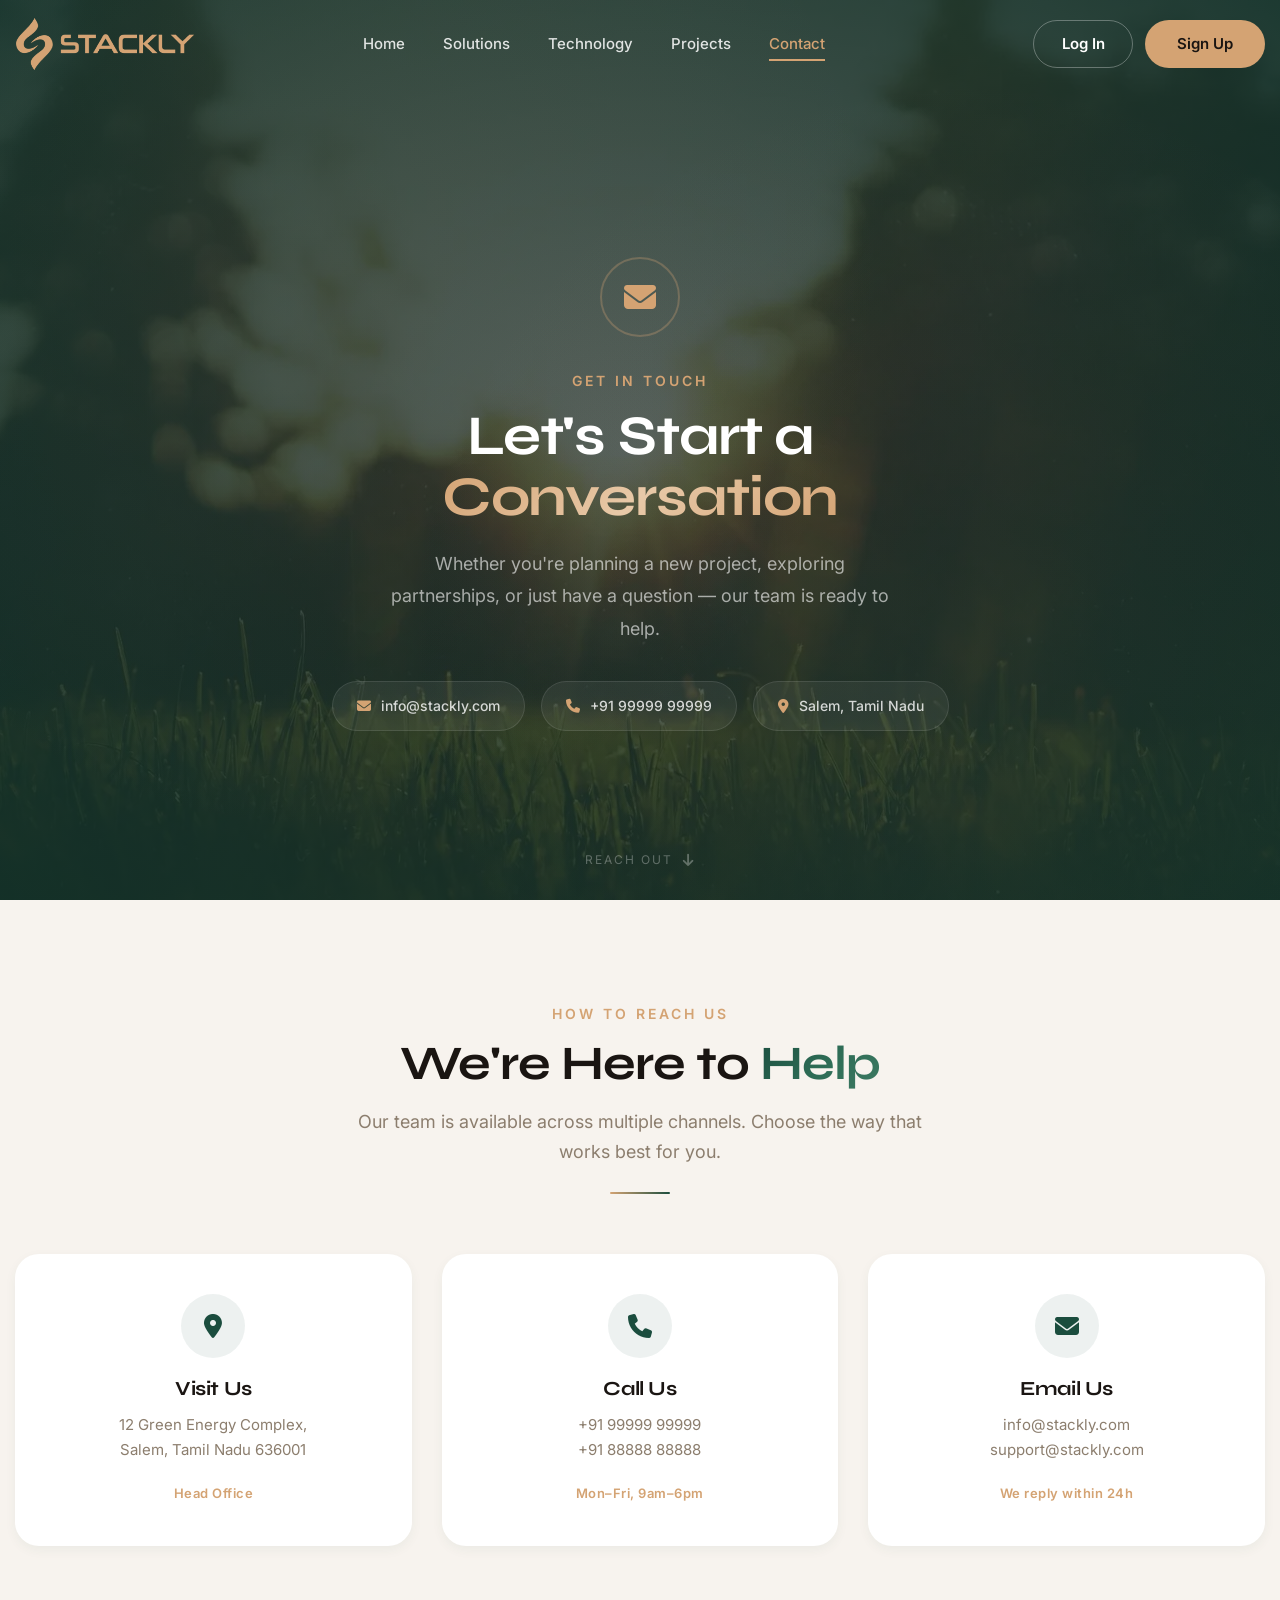
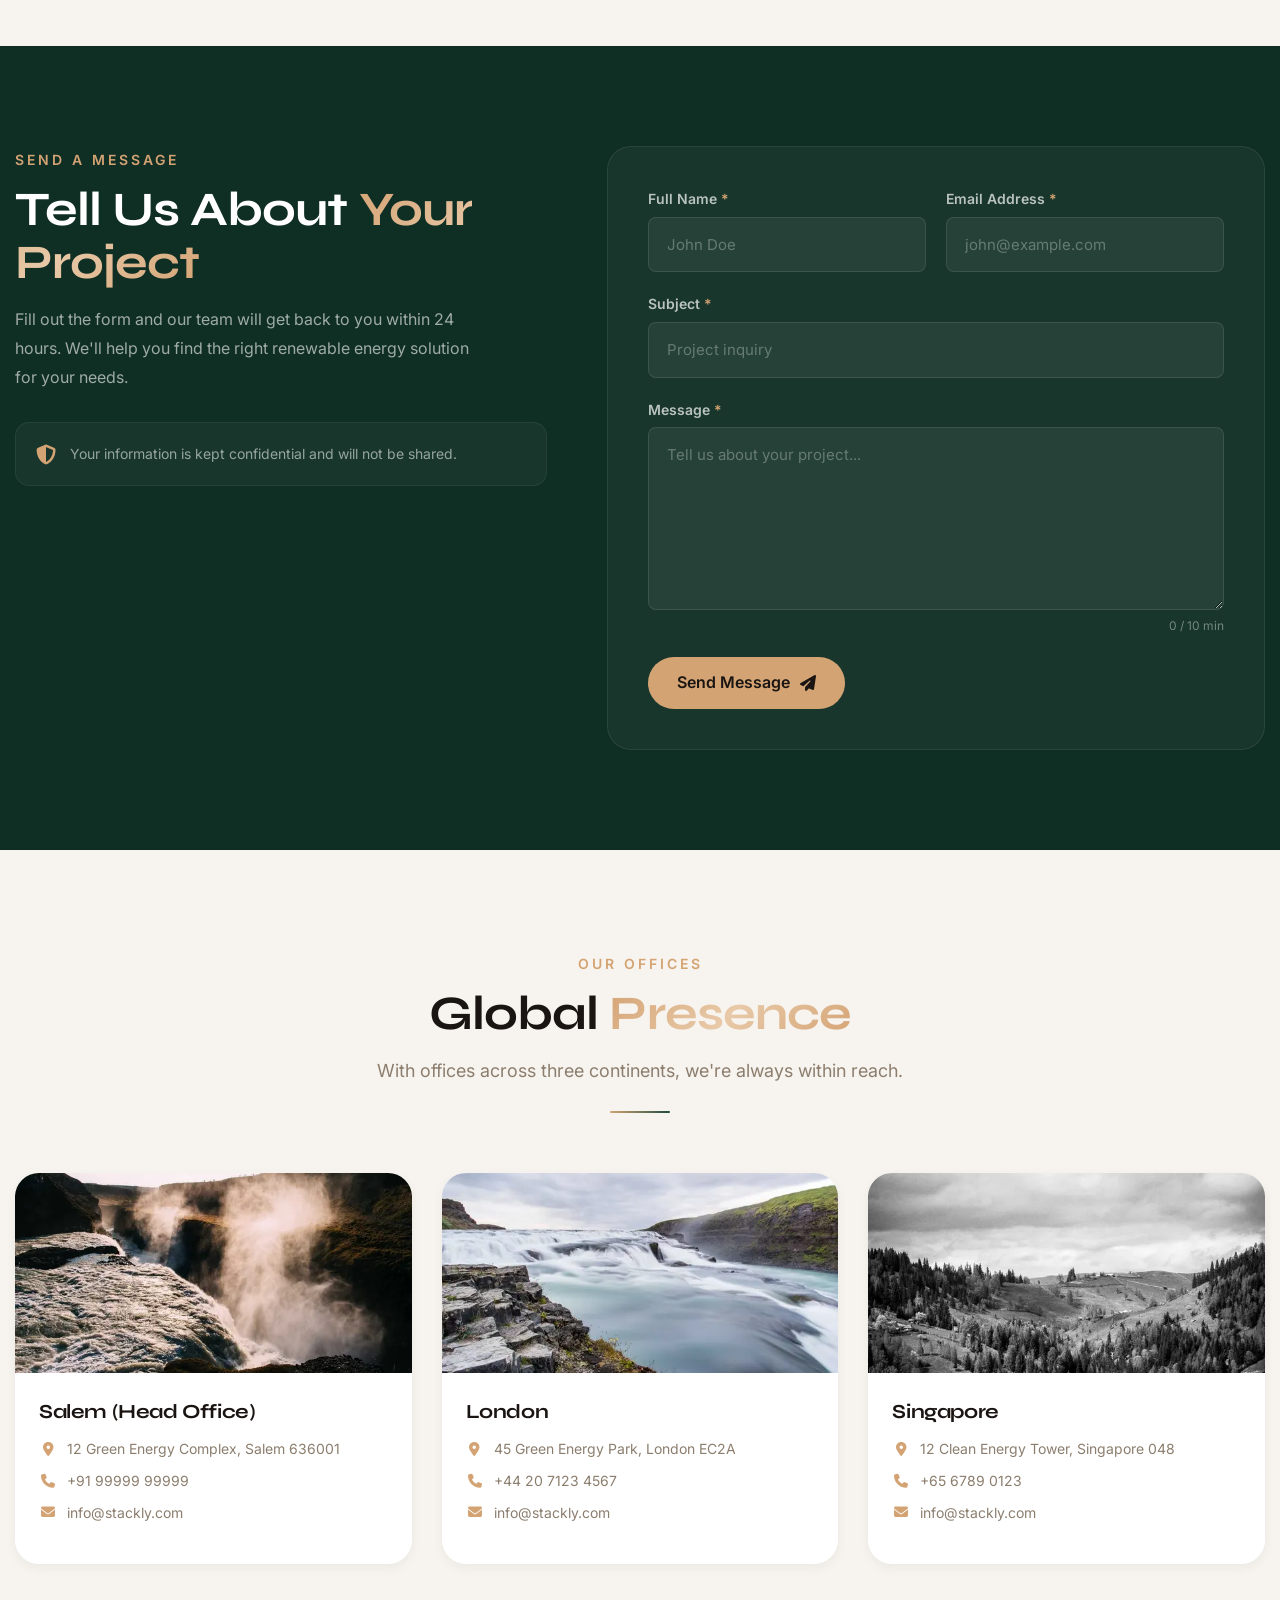
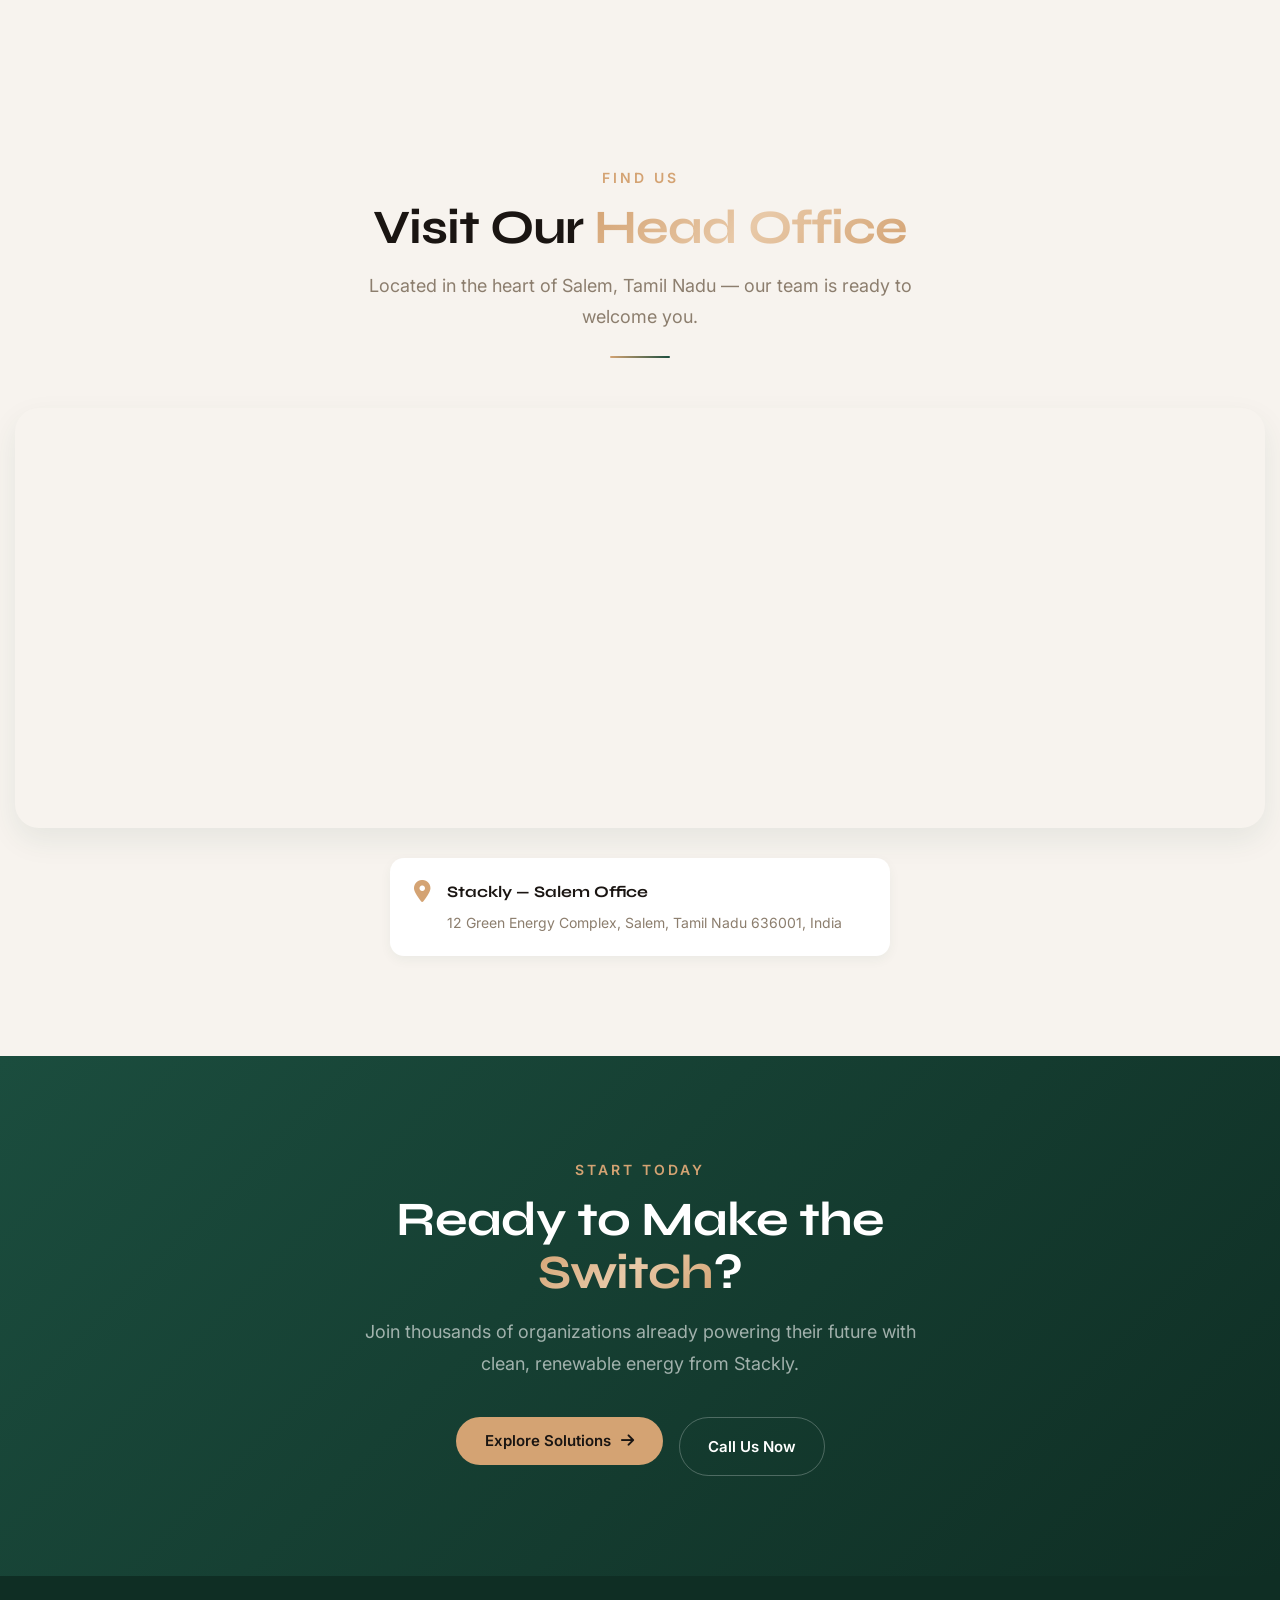
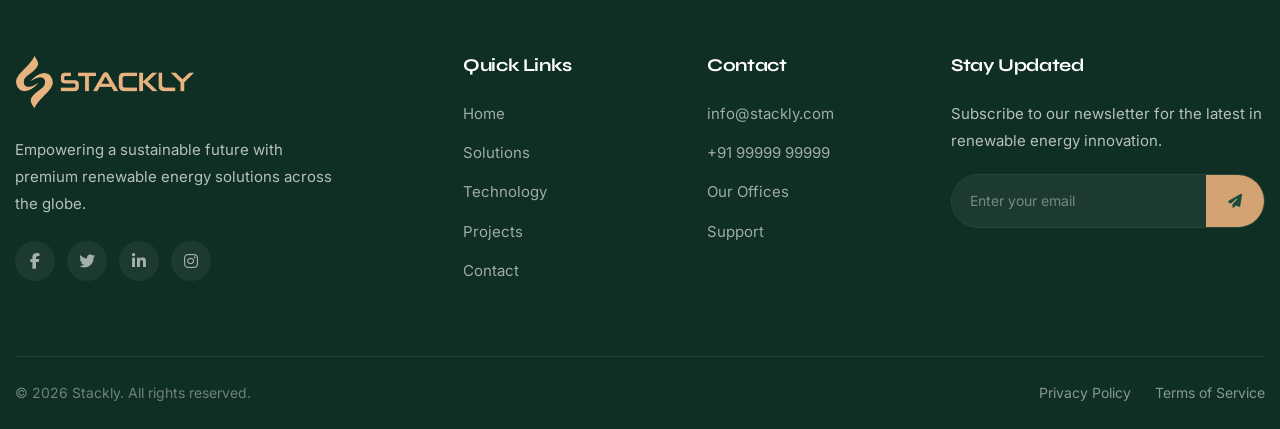
==== commit a1bc3cf2: "Testers Bug fix" ====
--- a/contact.html
+++ b/contact.html
@@ -82,7 +82,7 @@
             <!-- Section 1: Contact Hero — Reach Out -->
             <section class="contact-hero" id="contact-hero">
                 <div class="contact-hero__bg">
-                    <img src="https://source.unsplash.com/featured/1920x1080/?contact,office,modern,building" alt="Contact Us">
+                    <img src="assets/images/picsum/contact-1920x1080.webp" alt="Contact Us">
                 </div>
                 <div class="contact-hero__overlay"></div>
                 <div class="contact-hero__pattern"></div>
@@ -95,11 +95,11 @@
                         <h1 class="contact-hero__title">Let's Start a <span class="gradient-text">Conversation</span></h1>
                         <p class="contact-hero__desc">Whether you're planning a new project, exploring partnerships, or just have a question — our team is ready to help.</p>
                         <div class="contact-hero__pills">
-                            <a href="mailto:info@stackly.com" class="contact-hero__pill">
+                            <a href="404.html" class="contact-hero__pill">
                                 <i class="fa-solid fa-envelope"></i>
                                 info@stackly.com
                             </a>
-                            <a href="tel:+919999999999" class="contact-hero__pill">
+                            <a href="404.html" class="contact-hero__pill">
                                 <i class="fa-solid fa-phone"></i>
                                 +91 99999 99999
                             </a>
@@ -172,8 +172,8 @@
                                 <div class="contact-form__row">
                                     <div class="contact-form__group">
                                         <label for="form-name">Full Name <span>*</span></label>
-                                        <input type="text" id="form-name" name="name" placeholder="John Doe" required>
-                                        <span class="contact-form__error" id="name-error">Please enter your name.</span>
+                                        <input type="text" id="form-name" name="name" placeholder="John Doe" required pattern="[A-Za-z\s]+" title="Only alphabets allowed">
+                                        <span class="contact-form__error" id="name-error">Only alphabets allowed (no numbers or special characters).</span>
                                     </div>
                                     <div class="contact-form__group">
                                         <label for="form-email">Email Address <span>*</span></label>
@@ -221,7 +221,7 @@
                     <div class="contact-locations__grid">
                         <div class="contact-locations__card reveal reveal-delay-1">
                             <div class="contact-locations__card-image">
-                                <img src="https://source.unsplash.com/featured/600x400/?salem,tamilnadu,india" alt="Salem">
+                                <img src="assets/images/picsum/salem-600x400.webp" alt="Salem">
                             </div>
                             <div class="contact-locations__card-body">
                                 <h3>Salem (Head Office)</h3>
@@ -232,7 +232,7 @@
                         </div>
                         <div class="contact-locations__card reveal reveal-delay-2">
                             <div class="contact-locations__card-image">
-                                <img src="https://source.unsplash.com/featured/600x400/?london,modern,building" alt="London">
+                                <img src="assets/images/picsum/london-600x400.webp" alt="London">
                             </div>
                             <div class="contact-locations__card-body">
                                 <h3>London</h3>
@@ -243,7 +243,7 @@
                         </div>
                         <div class="contact-locations__card reveal reveal-delay-3">
                             <div class="contact-locations__card-image">
-                                <img src="https://source.unsplash.com/featured/600x400/?singapore,modern,architecture" alt="Singapore">
+                                <img src="assets/images/picsum/singapore-600x400.webp" alt="Singapore">
                             </div>
                             <div class="contact-locations__card-body">
                                 <h3>Singapore</h3>
@@ -286,8 +286,8 @@
                         <h2 class="contact-cta__title">Ready to Make the <span class="gradient-text">Switch</span>?</h2>
                         <p class="contact-cta__desc">Join thousands of organizations already powering their future with clean, renewable energy from Stackly.</p>
                         <div class="contact-cta__actions">
-                            <a href="solutions.html" class="primary-btn">Explore Solutions <i class="fa-solid fa-arrow-right"></i></a>
-                            <a href="tel:+12345678900" class="secondary-btn">Call Us Now</a>
+                            <a href="404.html" class="primary-btn">Explore Solutions <i class="fa-solid fa-arrow-right"></i></a>
+                            <a href="404.html" class="secondary-btn">Call Us Now</a>
                         </div>
                     </div>
                 </div>
@@ -304,10 +304,10 @@
                         </a>
                         <p>Empowering a sustainable future with premium renewable energy solutions across the globe.</p>
                         <div class="footer__social">
-                            <a href="#" aria-label="Facebook"><i class="fa-brands fa-facebook-f"></i></a>
-                            <a href="#" aria-label="Twitter"><i class="fa-brands fa-twitter"></i></a>
-                            <a href="#" aria-label="LinkedIn"><i class="fa-brands fa-linkedin-in"></i></a>
-                            <a href="#" aria-label="Instagram"><i class="fa-brands fa-instagram"></i></a>
+                            <a href="404.html" aria-label="Facebook"><i class="fa-brands fa-facebook-f"></i></a>
+                            <a href="404.html" aria-label="Twitter"><i class="fa-brands fa-twitter"></i></a>
+                            <a href="404.html" aria-label="LinkedIn"><i class="fa-brands fa-linkedin-in"></i></a>
+                            <a href="404.html" aria-label="Instagram"><i class="fa-brands fa-instagram"></i></a>
                         </div>
                     </div>
                     <div>
@@ -323,26 +323,27 @@
                     <div>
                         <h4 class="footer__heading">Contact</h4>
                         <ul class="footer__links">
-                            <li><a href="mailto:info@stackly.com">info@stackly.com</a></li>
-                            <li><a href="tel:+919999999999">+91 99999 99999</a></li>
-                            <li><a href="contact.html#contact-locations">Our Offices</a></li>
-                            <li><a href="contact.html">Support</a></li>
+                            <li><a href="404.html">info@stackly.com</a></li>
+                            <li><a href="404.html">+91 99999 99999</a></li>
+                            <li><a href="404.html">Our Offices</a></li>
+                            <li><a href="404.html">Support</a></li>
                         </ul>
                     </div>
                     <div class="footer__newsletter">
                         <h4 class="footer__heading">Stay Updated</h4>
                         <p>Subscribe to our newsletter for the latest in renewable energy innovation.</p>
-                        <form class="footer__form">
+                        <form class="footer__form" onsubmit="return handleNewsletter(this)">
                             <input type="email" placeholder="Enter your email" required>
                             <button type="submit"><i class="fa-solid fa-paper-plane"></i></button>
                         </form>
+                        <div class="footer__success" id="footerSuccess"></div>
                     </div>
                 </div>
                 <div class="footer__bottom">
                     <span>&copy; 2026 Stackly. All rights reserved.</span>
                     <div>
-                        <a href="#">Privacy Policy</a>
-                        <a href="#">Terms of Service</a>
+                        <a href="404.html">Privacy Policy</a>
+                        <a href="404.html">Terms of Service</a>
                     </div>
                 </div>
             </div>
@@ -372,13 +373,17 @@
             const errorEl = document.getElementById(errorId);
             let valid = true;
 
+            const v = input.value.trim();
             if (input === emailInput) {
                 const re = /^[^\s@]+@[^\s@]+\.[^\s@]+$/;
-                valid = input.value.trim() !== "" && re.test(input.value.trim());
+                valid = v !== "" && re.test(v);
             } else if (input === messageInput) {
-                valid = input.value.trim().length >= 10;
+                valid = v.length >= 10;
+            } else if (input === nameInput) {
+                const nameRe = /^[A-Za-z\s]+$/;
+                valid = v !== "" && nameRe.test(v);
             } else {
-                valid = input.value.trim() !== "";
+                valid = v !== "";
             }
 
             input.classList.toggle("error", !valid);
@@ -417,6 +422,28 @@
             setTimeout(() => successMsg.classList.remove("show"), 3500);
         });
     </script>
+    <script>
+        function handleNewsletter(form) {
+            const input = form.querySelector('input[type="email"]');
+            const msg = document.getElementById('footerSuccess');
+            const email = input.value.trim();
+            const re = /^[^\s@]+@[^\s@]+\.[^\s@]+$/;
+            if (!email || !re.test(email)) {
+                input.focus();
+                msg.textContent = 'Please enter a valid email address.';
+                msg.className = 'footer__success footer__success--error';
+                msg.style.display = 'flex';
+                setTimeout(() => { msg.style.display = 'none'; }, 3000);
+                return false;
+            }
+            msg.textContent = 'Thank you! You\'ve been subscribed.';
+            msg.className = 'footer__success';
+            msg.style.display = 'flex';
+            setTimeout(() => { msg.style.display = 'none'; }, 3000);
+            form.reset();
+            return false;
+        }
+    </script>
 
 </body>
 
--- a/assets/css/style.css
+++ b/assets/css/style.css
@@ -967,7 +967,7 @@
 
 .projects__grid {
     display: grid;
-    grid-template-columns: repeat(2, 1fr);
+    grid-template-columns: repeat(auto-fit, minmax(450px, 1fr));
     gap: 30px;
 }
 
@@ -1023,10 +1023,7 @@
     opacity: 0.8;
 }
 
-.project__card:nth-child(1) { grid-column: 1 / 2; }
-.project__card:nth-child(2) { grid-column: 2 / 3; }
-.project__card:nth-child(3) { grid-column: 1 / 2; }
-.project__card:nth-child(4) { grid-column: 2 / 3; }
+
 
 .project__img {
     width: 100%;
@@ -1045,7 +1042,7 @@
 
 .features__grid {
     display: grid;
-    grid-template-columns: repeat(4, 1fr);
+    grid-template-columns: repeat(auto-fit, minmax(280px, 1fr));
     gap: 24px;
 }
 
@@ -2245,6 +2242,34 @@
     box-shadow: 0 30px 80px rgba(27,77,62,0.2);
 }
 
+/* ============================
+   NEWSLETTER SUCCESS MESSAGE
+   ============================ */
+.footer__success {
+    display: none;
+    align-items: center;
+    gap: 8px;
+    margin-top: 12px;
+    padding: 10px 16px;
+    font-size: 13px;
+    font-weight: 700;
+    color: var(--accent);
+    background: rgba(212,163,115,0.1);
+    border: 1px solid rgba(212,163,115,0.25);
+    border-radius: var(--radius-sm);
+    animation: newsletterFadeIn 0.35s ease;
+}
+
+.footer__success--error {
+    color: #ef4444;
+    background: rgba(239,68,68,0.1);
+    border-color: rgba(239,68,68,0.2);
+}
+
+@keyframes newsletterFadeIn {
+    from { opacity: 0; transform: translateY(-6px); }
+    to { opacity: 1; transform: translateY(0); }
+}
 
 
 @media (max-width: 1199px) {
@@ -2272,9 +2297,13 @@
     .about__image-frame--alt .about__img { height: 200px; }
     .about__media { min-height: auto; }
     .services__grid { grid-template-columns: 1fr 1fr; }
-    .projects__grid { grid-template-columns: 1fr; }
     .project__img { height: 280px; }
-    .features__grid { grid-template-columns: 1fr 1fr; }
+    .features__grid { gap: 20px; }
+    .features__item { min-height: 280px; }
+    .features__item-content { min-height: 280px; padding: 32px 20px; }
+    .features__item-icon { width: 56px; height: 56px; font-size: 22px; }
+    .features__item-content h4 { font-size: 18px; }
+    .features__item-content p { font-size: 14px; }
     .partners__grid { gap: 30px; }
     .partners__grid .partners__item { width: 150px; }
 
@@ -2317,7 +2346,7 @@
     .hero__actions .primary-btn,
     .hero__actions .secondary-btn { min-width: 0; padding: 14px 24px; font-size: 14px; }
     .services__grid { grid-template-columns: 1fr; }
-    .features__grid { grid-template-columns: 1fr; }
+    .features__grid { gap: 20px; }
     .stats__grid { grid-template-columns: 1fr 1fr; }
     .partners__grid .partners__item { width: 140px; }
     .about__features { grid-template-columns: 1fr; }
@@ -2667,10 +2696,20 @@
     .service__card-body h3 { font-size: 14px; }
     .service__card-body p { font-size: 12px; }
     .service__card .service__icon { width: 30px; height: 30px; font-size: 12px; bottom: 8px; left: 12px; border-radius: 8px; }
+    .features__grid { gap: 8px; }
     .features__item { min-height: 150px; }
     .features__item-content { min-height: 150px; padding: 16px 12px; }
     .features__item-icon { width: 36px; height: 36px; font-size: 14px; margin-bottom: 8px; }
     .features__item-content h4 { font-size: 13px; }
     .features__item-content p { font-size: 11px; }
     .testimonial__avatar { width: 32px; height: 32px; border-width: 1.5px; }
-}
+
+    .projects__header { margin-bottom: 16px; gap: 8px; }
+    .projects__grid { gap: 8px; }
+    .project__card img,
+    .project__img { height: 120px; }
+    .project__info { padding: 8px 10px; }
+    .project__info span { font-size: 8px; letter-spacing: 0.5px; margin-bottom: 4px; }
+    .project__info h3 { font-size: 12px; margin-bottom: 2px; }
+    .project__info p { font-size: 10px; }
+}
--- a/assets/css/header.css
+++ b/assets/css/header.css
@@ -223,8 +223,8 @@
         position: fixed;
         top: 0;
         right: -100%;
-        width: 340px;
-        max-width: 90%;
+        width: 100%;
+        max-width: 100%;
         height: 100vh;
         background: var(--cream);
         padding: 30px;
@@ -296,7 +296,6 @@
 }
 
 @media (max-width: 767px) {
-    .nav__menu { width: 100%; max-width: 100%; }
     .logo img { max-width: 140px; }
 }
 
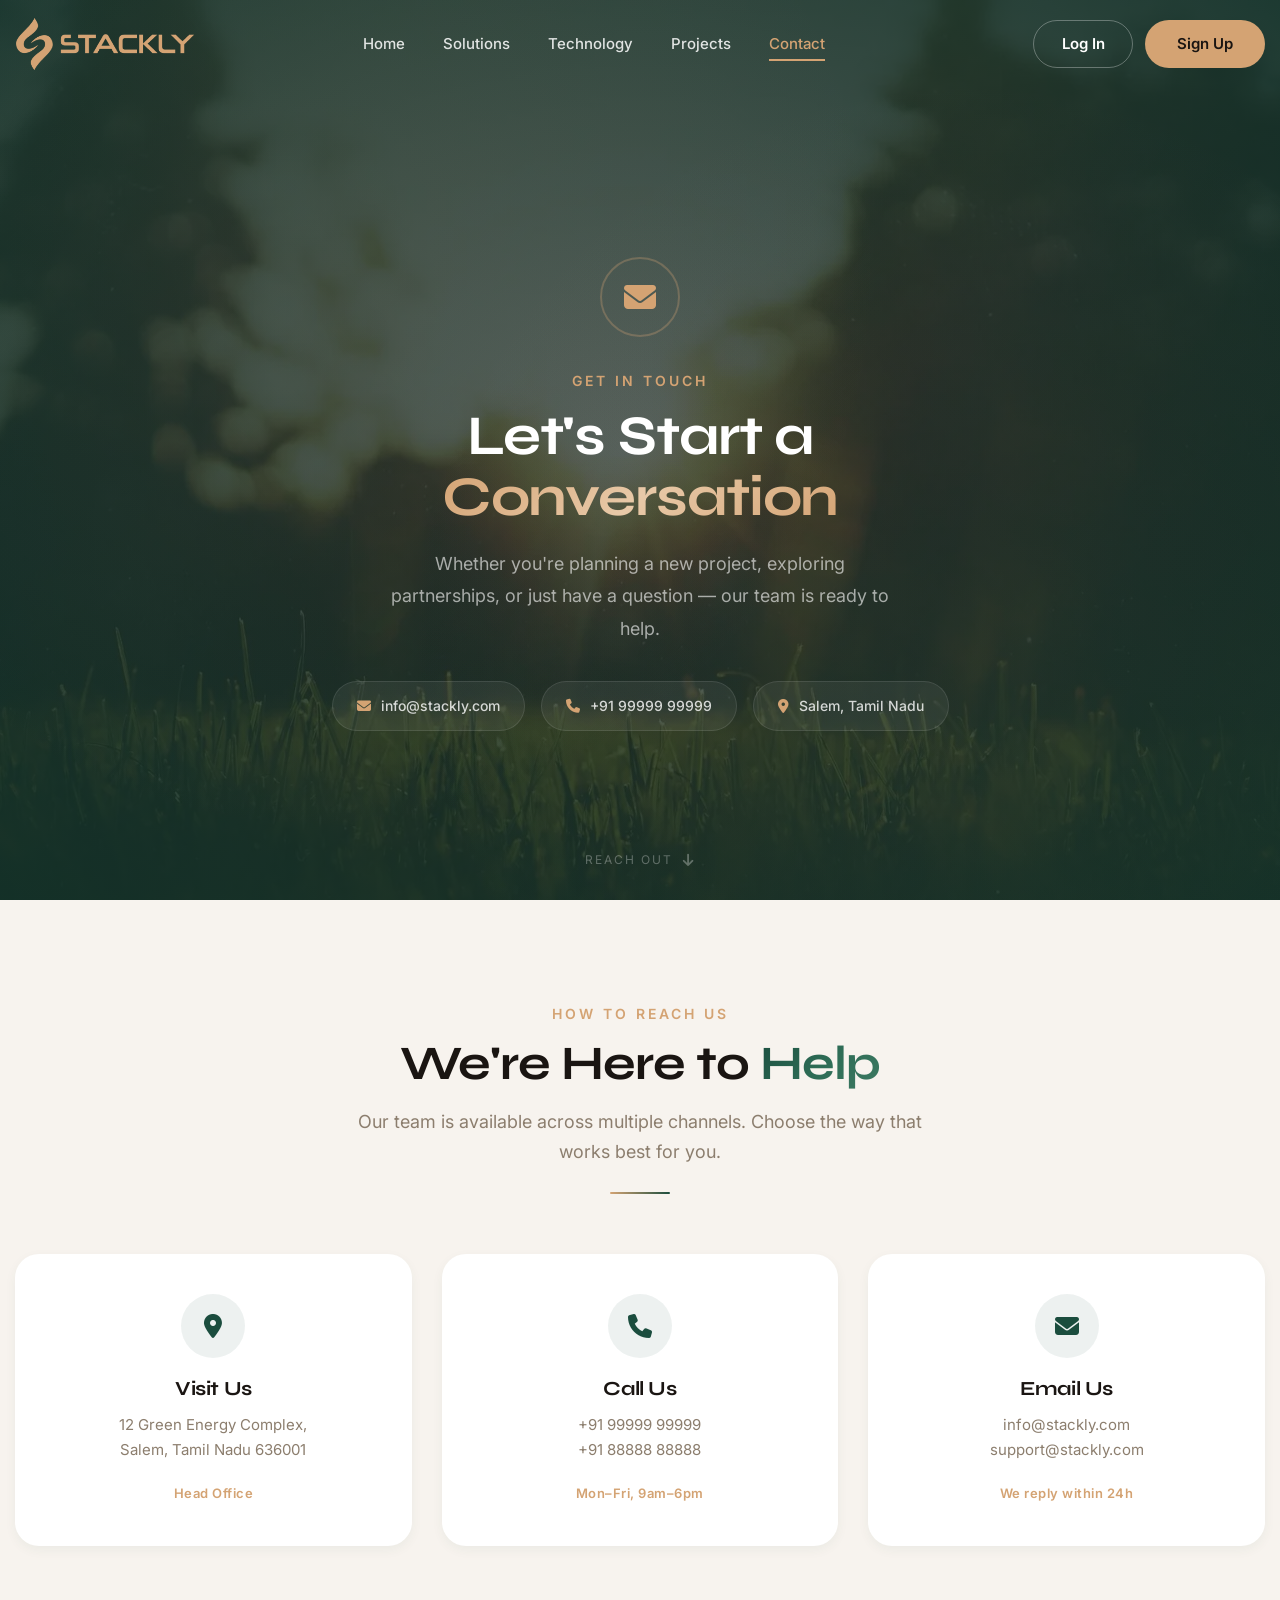
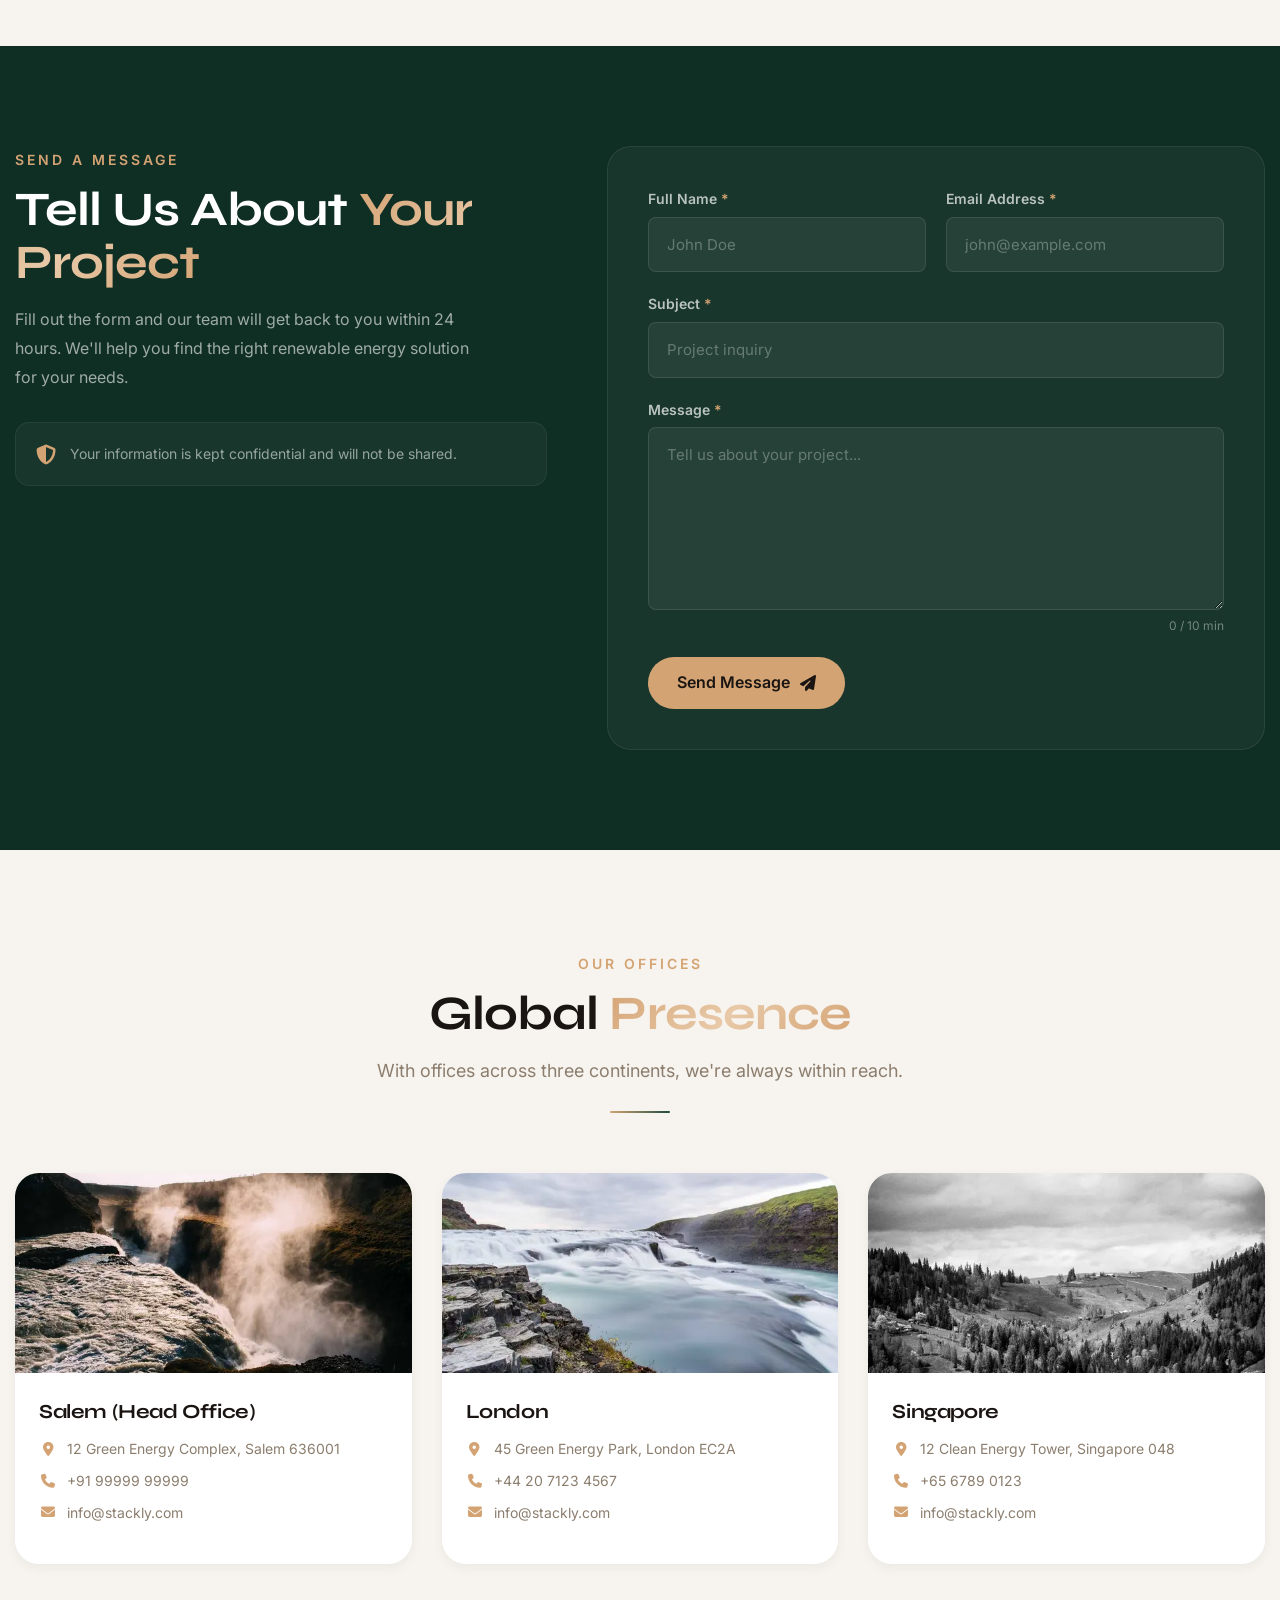
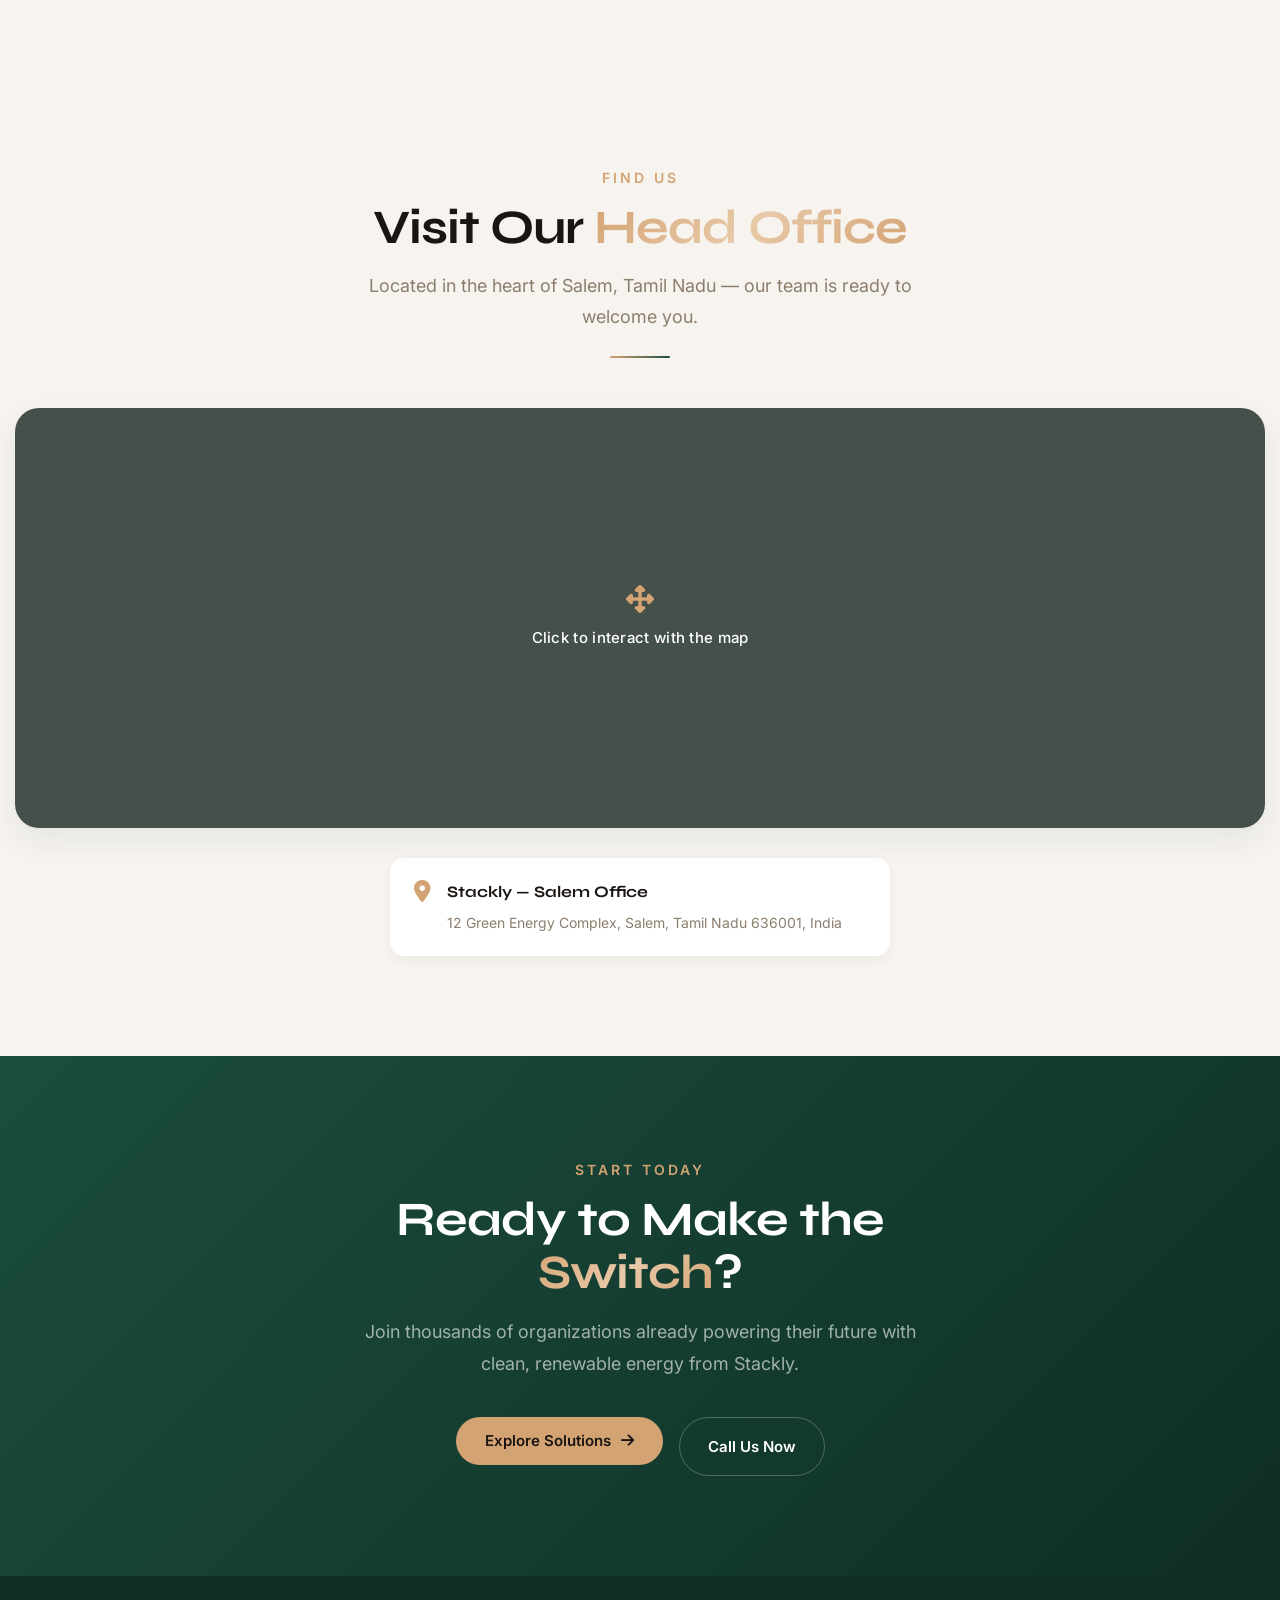
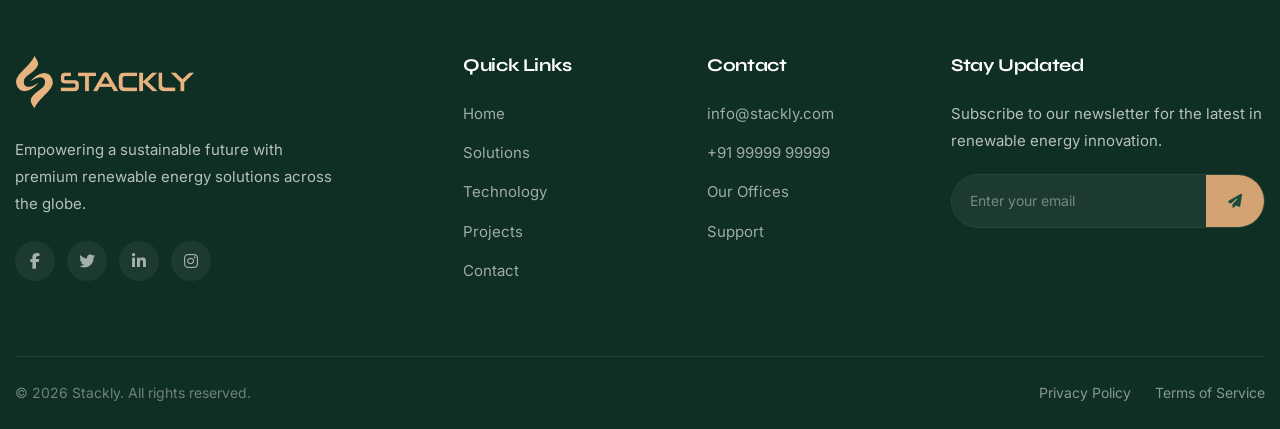
==== commit bbce4c1a: "final fix" ====
--- a/contact.html
+++ b/contact.html
@@ -259,16 +259,20 @@
             <!-- Section 5: Map Section -->
             <section class="contact-map section-padding" id="contact-map">
                 <div class="container">
-                    <div class="contact-map__header reveal">
+                    <div class="contact-map__header">
                         <span class="section-subtitle">Find Us</span>
                         <h2 class="section-title">Visit Our <span class="gradient-text">Head Office</span></h2>
                         <p class="section-desc">Located in the heart of Salem, Tamil Nadu — our team is ready to welcome you.</p>
                         <div class="section-divider"></div>
                     </div>
-                    <div class="contact-map__embed reveal reveal-delay-1">
-                        <iframe src="https://www.openstreetmap.org/export/embed.html?bbox=78.08%2C11.62%2C78.20%2C11.72&amp;layer=mapnik&amp;marker=11.6643%2C78.1460" allowfullscreen loading="lazy" referrerpolicy="no-referrer-when-downgrade"></iframe>
-                    </div>
-                    <div class="contact-map__address reveal reveal-delay-2">
+                    <div class="contact-map__embed">
+                        <iframe src="https://www.openstreetmap.org/export/embed.html?bbox=78.08%2C11.62%2C78.20%2C11.72&amp;layer=mapnik&amp;marker=11.6643%2C78.1460" allowfullscreen referrerpolicy="no-referrer-when-downgrade"></iframe>
+                        <div class="contact-map__overlay" id="mapOverlay">
+                            <i class="fa-solid fa-up-down-left-right"></i>
+                            <span>Click to interact with the map</span>
+                        </div>
+                    </div>
+                    <div class="contact-map__address">
                         <i class="fa-solid fa-location-dot"></i>
                         <div>
                             <strong>Stackly — Salem Office</strong>
@@ -421,6 +425,12 @@
             successMsg.classList.add("show");
             setTimeout(() => successMsg.classList.remove("show"), 3500);
         });
+    </script>
+    <script>
+        const mapOverlay = document.getElementById("mapOverlay");
+        if (mapOverlay) {
+            mapOverlay.addEventListener("click", () => mapOverlay.classList.add("hidden"));
+        }
     </script>
     <script>
         function handleNewsletter(form) {
--- a/assets/css/contact.css
+++ b/assets/css/contact.css
@@ -514,6 +514,7 @@
 }
 
 .contact-map__embed {
+    position: relative;
     border-radius: var(--radius-lg);
     overflow: hidden;
     box-shadow: var(--shadow-md);
@@ -524,6 +525,37 @@
     height: 420px;
     border: 0;
     display: block;
+}
+
+.contact-map__overlay {
+    position: absolute;
+    inset: 0;
+    display: flex;
+    flex-direction: column;
+    align-items: center;
+    justify-content: center;
+    gap: 12px;
+    background: rgba(10,26,20,0.75);
+    color: var(--white);
+    cursor: pointer;
+    transition: opacity 0.4s ease;
+    z-index: 2;
+}
+
+.contact-map__overlay i {
+    font-size: 28px;
+    color: var(--accent);
+}
+
+.contact-map__overlay span {
+    font-size: 15px;
+    font-weight: 500;
+    letter-spacing: 0.3px;
+}
+
+.contact-map__overlay.hidden {
+    opacity: 0;
+    pointer-events: none;
 }
 
 .contact-map__address {
